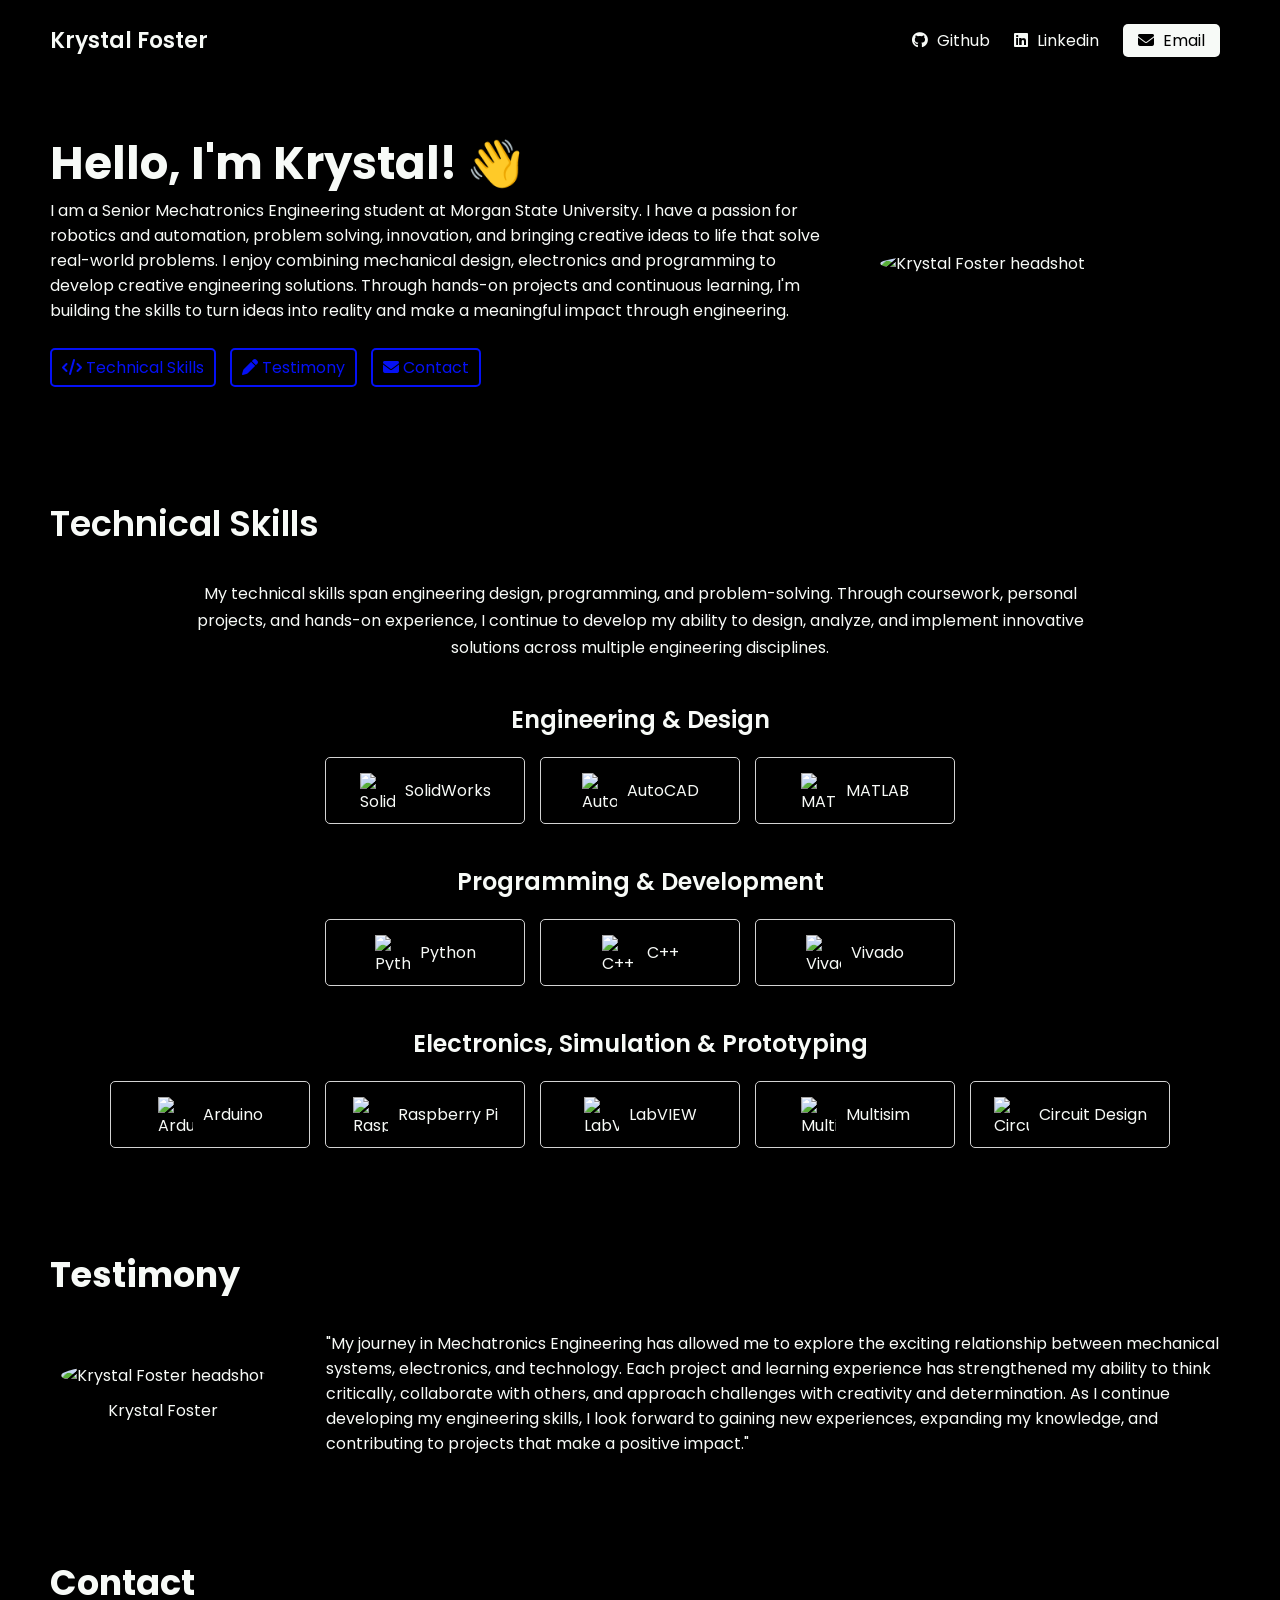
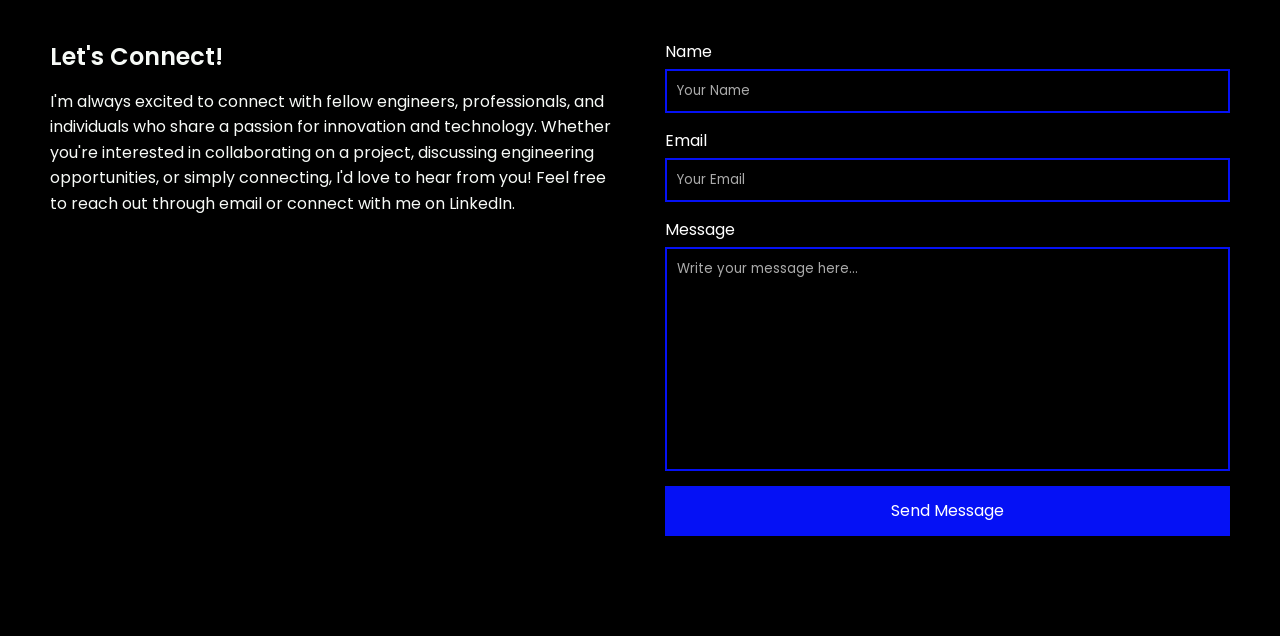
==== index.html @ c939ccf8 "Add files via upload" ====
<!DOCTYPE html>
<html lang="en">

<head>
  <meta charset="UTF-8">
  <meta http-equiv="X-UA-Compatible" content="IE=edge">
  <meta name="viewport" content="width=device-width, initial-scale=1.0">

  <!-- Google Fonts -->
  <link rel="preconnect" href="https://fonts.googleapis.com">
  <link rel="preconnect" href="https://fonts.gstatic.com" crossorigin>

  <link
    href="https://fonts.googleapis.com/css2?family=Poppins:wght@400;600&display=swap"
    rel="stylesheet"
  >

  <!-- Font Awesome -->
  <link
    rel="stylesheet"
    href="https://cdnjs.cloudflare.com/ajax/libs/font-awesome/6.4.0/css/all.min.css"
  >

  <!-- Custom CSS -->
  <link rel="stylesheet" href="styles.css">

  <title>Krystal Foster | Mechatronics Engineer</title>
</head>

<body>

  <!-- NAVBAR -->

  <nav>

    <div class="left">
      <a href="index.html">Krystal Foster</a>
    </div>

    <div class="right">

      <!-- GitHub -->
      <a
        href="https://github.com/krfos1"
        target="_blank"
        rel="noopener noreferrer"
      >
        <i class="fa-brands fa-github"></i>
        <span>Github</span>
      </a>

      <!-- LinkedIn -->
      <a
        href="https://www.linkedin.com/in/krystal-foster-b450bb228"
        target="_blank"
        rel="noopener noreferrer"
      >
        <i class="fa-brands fa-linkedin"></i>
        <span>Linkedin</span>
      </a>

      <!-- Email -->
      <a href="mailto:krfos1@icloud.com">
        <i class="fa-solid fa-envelope"></i>
        <span>Email</span>
      </a>

    </div>

  </nav>


  <main>

    <!-- SECTION 1: HERO -->

    <section class="hero-section">

      <div class="text">

        <h2>Hello, I'm Krystal! 👋</h2>

        <p>
          I am a Senior Mechatronics Engineering student
          at Morgan State University. I have a passion
          for robotics and automation, problem solving,
          innovation, and bringing creative ideas to life
          that solve real-world problems.

          I enjoy combining mechanical design, electronics
          and programming to develop creative engineering
          solutions.

          Through hands-on projects and continuous learning,
          I'm building the skills to turn ideas into reality
          and make a meaningful impact through engineering.
        </p>

        <!-- Navigation Buttons -->

        <div class="links">

          <a href="#skills">
            <i class="fa-solid fa-code"></i>
            <span>Technical Skills</span>
          </a>

          <a href="#testimony">
            <i class="fa-solid fa-pen"></i>
            <span>Testimony</span>
          </a>

          <a href="#contact">
            <i class="fa-solid fa-envelope"></i>
            <span>Contact</span>
          </a>

        </div>

      </div>

      <!-- Hero Headshot -->

      <div class="headshot">

        <img
          src="images/Facetune_12-08-2025-11-31-50.jpeg"
          alt="Krystal Foster headshot"
        >

      </div>

    </section>


    <!-- SECTION 2: TECHNICAL SKILLS -->

    <section id="skills" class="skills-section">

      <h2>Technical Skills</h2>

      <div class="text">
        My technical skills span engineering design,
        programming, and problem-solving. Through
        coursework, personal projects, and hands-on
        experience, I continue to develop my ability
        to design, analyze, and implement innovative
        solutions across multiple engineering disciplines.
      </div>


      <!-- ENGINEERING & DESIGN -->

      <h3>Engineering &amp; Design</h3>

      <div class="cells">

        <!-- SolidWorks -->
        <div class="cell">
          <img
            src="images/solidworks-logo.png"
            alt="SolidWorks logo"
          >
          <span>SolidWorks</span>
        </div>

        <!-- AutoCAD -->
        <div class="cell">
          <img
            src="images/autocad-logo.png"
            alt="AutoCAD logo"
          >
          <span>AutoCAD</span>
        </div>

        <!-- MATLAB -->
        <div class="cell">
          <img
            src="images/MATLAB-logo.png"
            alt="MATLAB logo"
          >
          <span>MATLAB</span>
        </div>

      </div>


      <!-- PROGRAMMING & DEVELOPMENT -->

      <h3>Programming &amp; Development</h3>

      <div class="cells">

        <!-- Python -->
        <div class="cell">
          <img
            src="images/python_logo.webp"
            alt="Python logo"
          >
          <span>Python</span>
        </div>

        <!-- C++ -->
        <div class="cell">
          <img
            src="images/C++_Logo.webp"
            alt="C++ logo"
          >
          <span>C++</span>
        </div>

        <!-- Vivado -->
        <div class="cell">
          <img
            src="images/vivado_logo.png"
            alt="Vivado logo"
          >
          <span>Vivado</span>
        </div>

      </div>


      <!-- ELECTRONICS, SIMULATION & PROTOTYPING -->

      <h3>Electronics, Simulation &amp; Prototyping</h3>

      <div class="cells">

        <!-- Arduino -->
        <div class="cell">
          <img
            src="images/Arduino_Logo.webp"
            alt="Arduino logo"
          >
          <span>Arduino</span>
        </div>

        <!-- Raspberry Pi -->
        <div class="cell">
          <img
            src="images/Raspberry_Pi_Logo.svg"
            alt="Raspberry Pi logo"
          >
          <span>Raspberry Pi</span>
        </div>

        <!-- LabVIEW -->
        <div class="cell">
          <img
            src="images/national-instruments-labview.svg"
            alt="LabVIEW logo"
          >
          <span>LabVIEW</span>
        </div>

        <!-- Multisim -->
        <div class="cell">
          <img
            src="images/multi-sim-logo.png"
            alt="Multisim logo"
          >
          <span>Multisim</span>
        </div>

        <!-- Circuit Design -->
        <div class="cell">
          <img
            src="images/circuit-image.webp"
            alt="Circuit Design"
          >
          <span>Circuit Design</span>
        </div>

      </div>

    </section>


    <!-- SECTION 3: TESTIMONY -->

    <section id="testimony" class="testimony-section">

      <h2>Testimony</h2>

      <div class="group">

        <!-- Personal Details -->

        <div class="person-details">

          <img
            src="images/IMG_4807.jpeg"
            alt="Krystal Foster headshot"
          >

          <p>Krystal Foster</p>

        </div>

        <!-- Testimony Text -->

        <div class="text">

          "My journey in Mechatronics Engineering
          has allowed me to explore the exciting
          relationship between mechanical systems,
          electronics, and technology.

          Each project and learning experience has
          strengthened my ability to think critically,
          collaborate with others, and approach
          challenges with creativity and determination.

          As I continue developing my engineering skills,
          I look forward to gaining new experiences,
          expanding my knowledge, and contributing to
          projects that make a positive impact."

        </div>

      </div>

    </section>


    <!-- SECTION 4: CONTACT -->

    <section id="contact" class="contact-section">

      <h2>Contact</h2>

      <div class="group">

        <!-- LEFT SIDE: CONTACT TEXT -->

        <div class="text">

          <h3>Let's Connect!</h3>

          <p>
            I'm always excited to connect with fellow
            engineers, professionals, and individuals
            who share a passion for innovation and
            technology.

            Whether you're interested in collaborating
            on a project, discussing engineering
            opportunities, or simply connecting,
            I'd love to hear from you!

            Feel free to reach out through email
            or connect with me on LinkedIn.
          </p>

        </div>


        <!-- RIGHT SIDE: CONTACT FORM -->

        <form
          action="https://formspree.io/f/myezppjn"
          method="POST"
        >

          <!-- Name -->

          <label for="name">Name</label>

          <input
            type="text"
            id="name"
            name="name"
            placeholder="Your Name"
            autocomplete="name"
            required
          >


          <!-- Email -->

          <label for="email">Email</label>

          <input
            type="email"
            id="email"
            name="email"
            placeholder="Your Email"
            autocomplete="email"
            required
          >


          <!-- Message -->

          <label for="message">Message</label>

          <textarea
            id="message"
            name="message"
            cols="30"
            rows="10"
            placeholder="Write your message here..."
            required
          ></textarea>


          <!-- Email Subject -->

          <input
            type="hidden"
            name="subject"
            value="New Message from Krystal Foster Portfolio"
          >


          <!-- Send Button -->

          <button type="submit">
            Send Message
          </button>

        </form>

      </div>

    </section>

  </main>

</body>

</html>
---- styles.css ----
:root {
  --text-color: hwb(120 97% 2%);
  --link-color: hwb(237 2% 4%);
  --background-color: hsl(0, 0%, 0%);
}

* {
  margin: 0;
  padding: 0;
  box-sizing: border-box;
}

html {
  scroll-behavior: smooth;
}

body {
  font-family: 'Poppins', sans-serif;
  color: var(--text-color);
  background-color: var(--background-color);
  max-width: 1400px;
  margin: 0 auto;
}

a {
  color: var(--link-color);
  text-decoration: none;
}


/* NAVBAR */

nav {
  display: flex;
  justify-content: space-between;
  align-items: center;
  padding: 0 50px;
  height: 80px;
}

nav .left a {
  color: var(--text-color);
  font-size: 22px;
  font-weight: 600;
}

nav .right a {
  color: var(--text-color);
  margin: 0 10px;
}

nav .right a:last-child {
  color: var(--background-color);
  background-color: var(--text-color);
  padding: 5px 15px;
  border-radius: 5px;
}

nav .right a span {
  margin-left: 5px;
}


/* SECTION 1: Hero */

.hero-section {
  display: flex;
  justify-content: space-between;
  align-items: center;
  padding: 0 50px;
  margin: 50px 0;
  margin-bottom: 100px;
  gap: 40px;
}

.hero-section .text {
  flex: 5;
}

.hero-section .text h2 {
  font-size: 45px;
}

.hero-section .text .links {
  margin-top: 25px;
}

.hero-section .text .links a {
  display: inline-block;
  padding: 5px 10px;
  border: 2px solid var(--link-color);
  border-radius: 5px;
  margin-right: 10px;
  margin-bottom: 10px;
  transition: .1s;
}

.hero-section .text .links a:hover {
  color: var(--text-color);
  border: 2px solid var(--text-color);
}

.hero-section .headshot {
  flex: 2;
  display: flex;
  justify-content: right;
}

.hero-section .headshot img {
  width: 350px;
  max-width: 100%;
  border-radius: 50%;
}


/* SECTION 2: SKILLS */

.skills-section {
  padding: 0 50px;
  margin-bottom: 100px;
}

/* Main Technical Skills heading */

.skills-section h2 {
  font-size: 35px;
  font-weight: 600;
  text-align: left;
  margin-bottom: 30px;
}

/* Skills introduction */

.skills-section .text {
  text-align: center;
  max-width: 900px;
  margin: 0 auto 30px;
  line-height: 1.7;
}

/* Skills category headings */

.skills-section h3 {
  font-size: 24px;
  font-weight: 600;
  text-align: center;
  margin-top: 40px;
  margin-bottom: 20px;
  color: var(--text-color);
}

/* Skills boxes container */

.skills-section .cells {
  display: flex;
  justify-content: center;
  align-items: center;
  flex-wrap: wrap;
  gap: 15px;
  margin-bottom: 40px;
}

/* Individual skill boxes */

.skills-section .cells .cell {
  display: flex;
  justify-content: center;
  align-items: center;
  gap: 10px;

  width: 200px;
  padding: 15px 20px;
  margin: 0;

  border: 1.5px solid #d3d3d3;
  border-radius: 5px;

  transition: 0.2s;
}

/* Skill box hover effect */

.skills-section .cells .cell:hover {
  transform: translateY(-5px);
  border-color: var(--link-color);

  box-shadow:
    0 5px 15px rgba(0, 0, 0, 0.08);
}

/* Skill logos */

.skills-section .cells .cell img {
  width: 35px;
  height: 35px;
  object-fit: contain;
}

/* Skill names */

.skills-section .cells .cell span {
  font-size: 16px;
}


/* SECTION 3: TESTIMONY */

.testimony-section {
  padding: 0 50px;
  margin-bottom: 100px;
}

.testimony-section h2 {
  font-size: 35px;
  margin-bottom: 30px;
}

.testimony-section .group {
  display: flex;
  align-items: center;
  gap: 50px;
}

.testimony-section .group .person-details {
  text-align: center;
  flex: 2;
}

.testimony-section .group .person-details img {
  width: 200px;
  aspect-ratio: 1 / 1;
  object-fit: cover;
  border-radius: 50%;
  margin-bottom: 10px;
}

.testimony-section .group .person-details p {
  font-weight: 600;
}

.testimony-section .group .person-details p:last-child {
  font-weight: normal;
}

.testimony-section .group .text {
  flex: 8;
}


/* SECTION 4: CONTACT */

.contact-section {
  padding: 0 50px;
  margin-bottom: 100px;
}

.contact-section h2 {
  font-size: 35px;
  margin-bottom: 30px;
}

/* Main contact layout */

.contact-section .group {
  display: flex;
  align-items: flex-start;
  gap: 50px;
}

/* Left side: heading and paragraph */

.contact-section .group .text {
  flex: 3;
  min-width: 0;

  display: flex;
  flex-direction: column;

  gap: 15px;
}

/* Let's Connect heading */

.contact-section .group .text h3 {
  font-size: 24px;
  font-weight: 600;
  margin: 0;
}

/* Contact paragraph */

.contact-section .group .text p {
  font-size: 16px;
  line-height: 1.6;
  margin: 0;
}


/* Right side: contact form */

.contact-section .group form {
  flex: 3;
  min-width: 0;

  display: flex;
  flex-direction: column;
}

/* Form labels */

.contact-section .group form label {
  color: white;
  margin-bottom: 5px;
}

/* Input fields and message box */

.contact-section .group form input,
.contact-section .group form textarea {
  font-family: 'Poppins', sans-serif;

  width: 100%;

  /* White text for dark background */
  color: white;
  caret-color: white;

  border: 2px solid var(--link-color);
  background-color: transparent;

  padding: 10px;
  margin-bottom: 15px;

  outline: none;
  resize: none;
}

/* Placeholder text */

.contact-section .group form input::placeholder,
.contact-section .group form textarea::placeholder {
  color: #aaaaaa;
}

/* Highlight input when selected */

.contact-section .group form input:focus,
.contact-section .group form textarea:focus {
  border-color: #ffffff;
}

/* Send Message button */

.contact-section .group form button {
  font-size: 16px;
  font-family: 'Poppins', sans-serif;

  color: #ffffff;
  background-color: var(--link-color);

  border: none;
  height: 50px;

  cursor: pointer;
  transition: .1s;
}

.contact-section .group form button:hover {
  filter: brightness(.9);
}


/* RESPONSIVE DESIGN */

@media (max-width: 850px) {

  /* Hero */

  .hero-section .text h2 {
    font-size: 35px;
  }

}


@media (max-width: 740px) {

  /* Hero */

  .hero-section {
    flex-direction: column-reverse;
  }

  .hero-section .headshot img {
    width: 300px;
  }


  /* Testimony */

  .testimony-section {
    text-align: center;
  }

  .testimony-section .group {
    flex-direction: column;
  }


  /* Contact */

  .contact-section .group {
    flex-direction: column;
    gap: 30px;
  }

  .contact-section .group .text,
  .contact-section .group form {
    width: 100%;
  }

}


@media (max-width: 600px) {

  /* NAVBAR */

  nav {
    padding: 0 20px;
  }

  nav .right a {
    font-size: 22px;
  }

  nav .right a:last-child {
    color: var(--text-color);
    background-color: transparent;
    padding: 0;
  }

  nav .right a span {
    display: none;
  }


  /* HERO */

  .hero-section {
    padding: 0 20px;
  }

  .hero-section .text h2 {
    font-size: 30px;
  }


  /* SKILLS */

  .skills-section {
    padding: 0 20px;
  }

  .skills-section h2 {
    font-size: 35px;
  }

  .skills-section h3 {
    font-size: 21px;
  }

  .skills-section .cells .cell span {
    font-size: 16px;
  }


  /* TESTIMONY */

  .testimony-section {
    padding: 0 20px;
  }


  /* CONTACT */

  .contact-section {
    padding: 0 20px;
  }

}
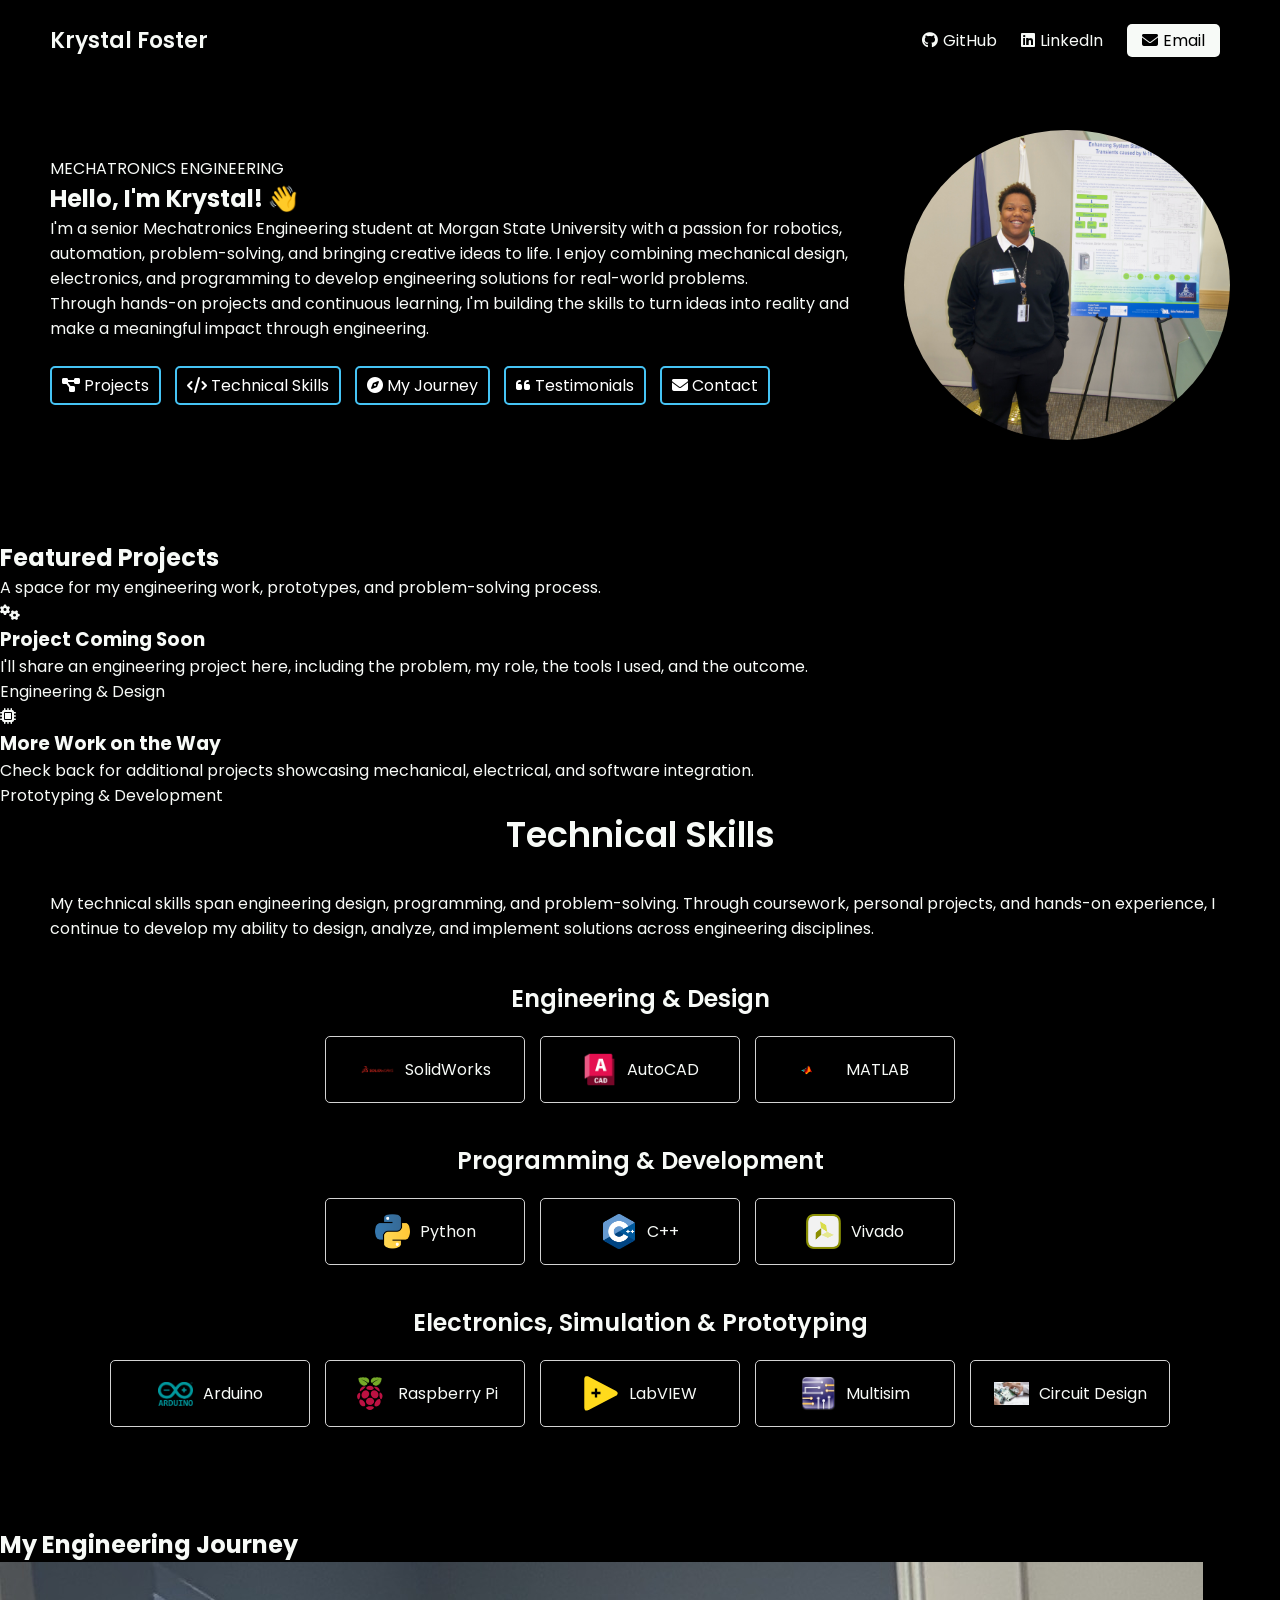
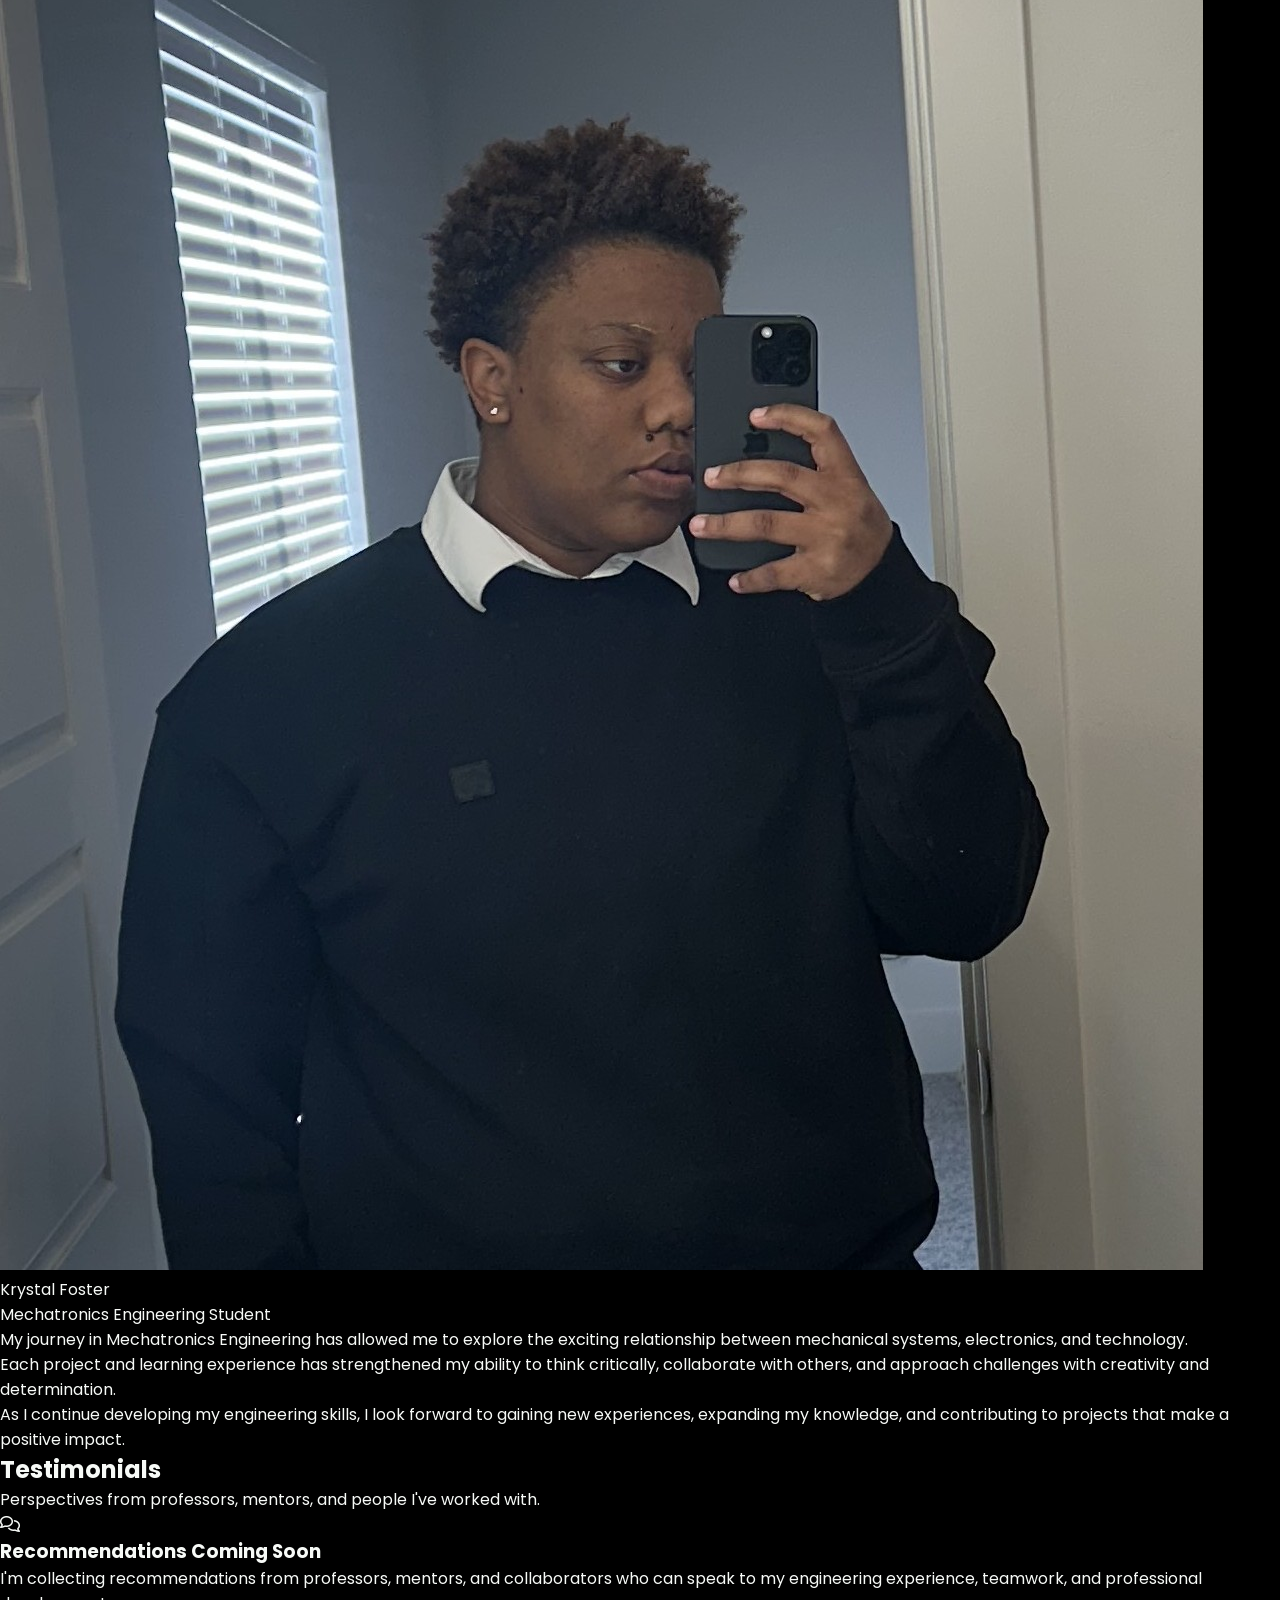
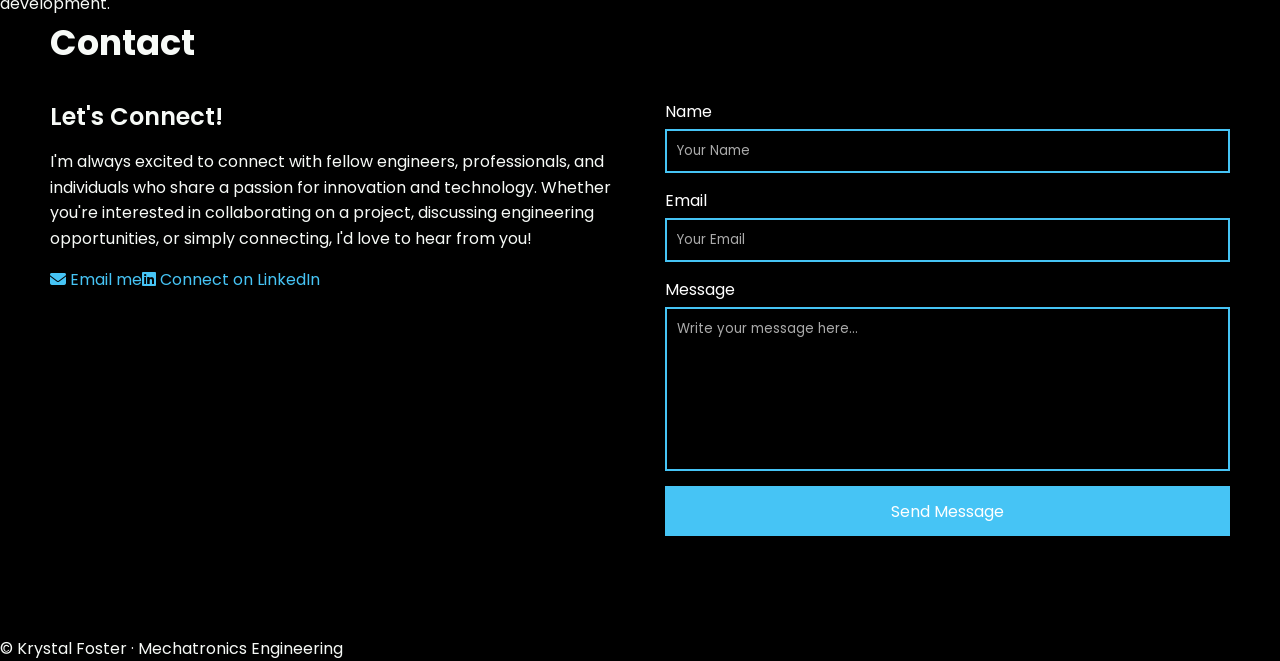
==== commit ce61cbf0: "Revise index.html for portfolio enhancements Updated the HTML structure and content for Krystal Fost" ====
--- a/index.html
+++ b/index.html
@@ -1,433 +1,131 @@
 <!DOCTYPE html>
 <html lang="en">
-
 <head>
   <meta charset="UTF-8">
-  <meta http-equiv="X-UA-Compatible" content="IE=edge">
   <meta name="viewport" content="width=device-width, initial-scale=1.0">
-
-  <!-- Google Fonts -->
+  <meta name="description" content="Krystal Foster's mechatronics engineering portfolio: skills, engineering journey, projects, and contact information.">
   <link rel="preconnect" href="https://fonts.googleapis.com">
   <link rel="preconnect" href="https://fonts.gstatic.com" crossorigin>
-
-  <link
-    href="https://fonts.googleapis.com/css2?family=Poppins:wght@400;600&display=swap"
-    rel="stylesheet"
-  >
-
-  <!-- Font Awesome -->
-  <link
-    rel="stylesheet"
-    href="https://cdnjs.cloudflare.com/ajax/libs/font-awesome/6.4.0/css/all.min.css"
-  >
-
-  <!-- Custom CSS -->
+  <link href="https://fonts.googleapis.com/css2?family=Poppins:wght@400;500;600;700&display=swap" rel="stylesheet">
+  <link rel="stylesheet" href="https://cdnjs.cloudflare.com/ajax/libs/font-awesome/6.4.0/css/all.min.css">
   <link rel="stylesheet" href="styles.css">
-
-  <title>Krystal Foster | Mechatronics Engineer</title>
+  <title>Krystal Foster | Mechatronics Engineering Portfolio</title>
 </head>
-
 <body>
-
-  <!-- NAVBAR -->
-
-  <nav>
-
-    <div class="left">
-      <a href="index.html">Krystal Foster</a>
+  <nav aria-label="Main navigation">
+    <div class="left"><a href="#home">Krystal Foster</a></div>
+    <div class="right">
+      <a href="https://github.com/krfos1" target="_blank" rel="noopener noreferrer" aria-label="GitHub"><i class="fa-brands fa-github" aria-hidden="true"></i><span>GitHub</span></a>
+      <a href="https://www.linkedin.com/in/krystal-foster-b450bb228" target="_blank" rel="noopener noreferrer" aria-label="LinkedIn"><i class="fa-brands fa-linkedin" aria-hidden="true"></i><span>LinkedIn</span></a>
+      <a href="mailto:krfos1@icloud.com" aria-label="Email"><i class="fa-solid fa-envelope" aria-hidden="true"></i><span>Email</span></a>
     </div>
-
-    <div class="right">
-
-      <!-- GitHub -->
-      <a
-        href="https://github.com/krfos1"
-        target="_blank"
-        rel="noopener noreferrer"
-      >
-        <i class="fa-brands fa-github"></i>
-        <span>Github</span>
-      </a>
-
-      <!-- LinkedIn -->
-      <a
-        href="https://www.linkedin.com/in/krystal-foster-b450bb228"
-        target="_blank"
-        rel="noopener noreferrer"
-      >
-        <i class="fa-brands fa-linkedin"></i>
-        <span>Linkedin</span>
-      </a>
-
-      <!-- Email -->
-      <a href="mailto:krfos1@icloud.com">
-        <i class="fa-solid fa-envelope"></i>
-        <span>Email</span>
-      </a>
-
-    </div>
-
   </nav>
-
-
   <main>
-
-    <!-- SECTION 1: HERO -->
-
-    <section class="hero-section">
-
+    <section id="home" class="hero-section">
       <div class="text">
-
-        <h2>Hello, I'm Krystal! 👋</h2>
-
-        <p>
-          I am a Senior Mechatronics Engineering student
-          at Morgan State University. I have a passion
-          for robotics and automation, problem solving,
-          innovation, and bringing creative ideas to life
-          that solve real-world problems.
-
-          I enjoy combining mechanical design, electronics
-          and programming to develop creative engineering
-          solutions.
-
-          Through hands-on projects and continuous learning,
-          I'm building the skills to turn ideas into reality
-          and make a meaningful impact through engineering.
-        </p>
-
-        <!-- Navigation Buttons -->
-
-        <div class="links">
-
-          <a href="#skills">
-            <i class="fa-solid fa-code"></i>
-            <span>Technical Skills</span>
-          </a>
-
-          <a href="#testimony">
-            <i class="fa-solid fa-pen"></i>
-            <span>Testimony</span>
-          </a>
-
-          <a href="#contact">
-            <i class="fa-solid fa-envelope"></i>
-            <span>Contact</span>
-          </a>
-
+        <p class="eyebrow">MECHATRONICS ENGINEERING</p>
+        <h1>Hello, I'm Krystal! 👋</h1>
+        <p>I'm a senior Mechatronics Engineering student at Morgan State University with a passion for robotics, automation, problem-solving, and bringing creative ideas to life. I enjoy combining mechanical design, electronics, and programming to develop engineering solutions for real-world problems.</p>
+        <p>Through hands-on projects and continuous learning, I'm building the skills to turn ideas into reality and make a meaningful impact through engineering.</p>
+        <div class="links" aria-label="Jump to portfolio sections">
+          <a href="#projects"><i class="fa-solid fa-diagram-project" aria-hidden="true"></i> Projects</a>
+          <a href="#skills"><i class="fa-solid fa-code" aria-hidden="true"></i> Technical Skills</a>
+          <a href="#journey"><i class="fa-solid fa-compass" aria-hidden="true"></i> My Journey</a>
+          <a href="#testimonials"><i class="fa-solid fa-quote-left" aria-hidden="true"></i> Testimonials</a>
+          <a href="#contact"><i class="fa-solid fa-envelope" aria-hidden="true"></i> Contact</a>
         </div>
-
       </div>
-
-      <!-- Hero Headshot -->
-
-      <div class="headshot">
-
-        <img
-          src="images/Facetune_12-08-2025-11-31-50.jpeg"
-          alt="Krystal Foster headshot"
-        >
-
-      </div>
-
+      <div class="headshot"><img src="images/Facetune_12-08-2025-11-31-50.jpeg" alt="Krystal Foster headshot"></div>
     </section>
 
-
-    <!-- SECTION 2: TECHNICAL SKILLS -->
-
-    <section id="skills" class="skills-section">
-
-      <h2>Technical Skills</h2>
-
-      <div class="text">
-        My technical skills span engineering design,
-        programming, and problem-solving. Through
-        coursework, personal projects, and hands-on
-        experience, I continue to develop my ability
-        to design, analyze, and implement innovative
-        solutions across multiple engineering disciplines.
+    <section id="projects" class="projects-section section-container">
+      <div class="section-heading"><h2>Featured Projects</h2><p>A space for my engineering work, prototypes, and problem-solving process.</p></div>
+      <!-- Replace these example cards with your actual projects when ready. -->
+      <div class="project-grid">
+        <article class="project-card">
+          <div class="project-icon"><i class="fa-solid fa-gears" aria-hidden="true"></i></div>
+          <h3>Project Coming Soon</h3>
+          <p>I'll share an engineering project here, including the problem, my role, the tools I used, and the outcome.</p>
+          <span class="project-tag">Engineering &amp; Design</span>
+        </article>
+        <article class="project-card">
+          <div class="project-icon"><i class="fa-solid fa-microchip" aria-hidden="true"></i></div>
+          <h3>More Work on the Way</h3>
+          <p>Check back for additional projects showcasing mechanical, electrical, and software integration.</p>
+          <span class="project-tag">Prototyping &amp; Development</span>
+        </article>
       </div>
-
-
-      <!-- ENGINEERING & DESIGN -->
-
-      <h3>Engineering &amp; Design</h3>
-
-      <div class="cells">
-
-        <!-- SolidWorks -->
-        <div class="cell">
-          <img
-            src="images/solidworks-logo.png"
-            alt="SolidWorks logo"
-          >
-          <span>SolidWorks</span>
-        </div>
-
-        <!-- AutoCAD -->
-        <div class="cell">
-          <img
-            src="images/autocad-logo.png"
-            alt="AutoCAD logo"
-          >
-          <span>AutoCAD</span>
-        </div>
-
-        <!-- MATLAB -->
-        <div class="cell">
-          <img
-            src="images/MATLAB-logo.png"
-            alt="MATLAB logo"
-          >
-          <span>MATLAB</span>
-        </div>
-
-      </div>
-
-
-      <!-- PROGRAMMING & DEVELOPMENT -->
-
-      <h3>Programming &amp; Development</h3>
-
-      <div class="cells">
-
-        <!-- Python -->
-        <div class="cell">
-          <img
-            src="images/python_logo.webp"
-            alt="Python logo"
-          >
-          <span>Python</span>
-        </div>
-
-        <!-- C++ -->
-        <div class="cell">
-          <img
-            src="images/C++_Logo.webp"
-            alt="C++ logo"
-          >
-          <span>C++</span>
-        </div>
-
-        <!-- Vivado -->
-        <div class="cell">
-          <img
-            src="images/vivado_logo.png"
-            alt="Vivado logo"
-          >
-          <span>Vivado</span>
-        </div>
-
-      </div>
-
-
-      <!-- ELECTRONICS, SIMULATION & PROTOTYPING -->
-
-      <h3>Electronics, Simulation &amp; Prototyping</h3>
-
-      <div class="cells">
-
-        <!-- Arduino -->
-        <div class="cell">
-          <img
-            src="images/Arduino_Logo.webp"
-            alt="Arduino logo"
-          >
-          <span>Arduino</span>
-        </div>
-
-        <!-- Raspberry Pi -->
-        <div class="cell">
-          <img
-            src="images/Raspberry_Pi_Logo.svg"
-            alt="Raspberry Pi logo"
-          >
-          <span>Raspberry Pi</span>
-        </div>
-
-        <!-- LabVIEW -->
-        <div class="cell">
-          <img
-            src="images/national-instruments-labview.svg"
-            alt="LabVIEW logo"
-          >
-          <span>LabVIEW</span>
-        </div>
-
-        <!-- Multisim -->
-        <div class="cell">
-          <img
-            src="images/multi-sim-logo.png"
-            alt="Multisim logo"
-          >
-          <span>Multisim</span>
-        </div>
-
-        <!-- Circuit Design -->
-        <div class="cell">
-          <img
-            src="images/circuit-image.webp"
-            alt="Circuit Design"
-          >
-          <span>Circuit Design</span>
-        </div>
-
-      </div>
-
     </section>
 
-
-    <!-- SECTION 3: TESTIMONY -->
-
-    <section id="testimony" class="testimony-section">
-
-      <h2>Testimony</h2>
-
-      <div class="group">
-
-        <!-- Personal Details -->
-
-        <div class="person-details">
-
-          <img
-            src="images/IMG_4807.jpeg"
-            alt="Krystal Foster headshot"
-          >
-
-          <p>Krystal Foster</p>
-
-        </div>
-
-        <!-- Testimony Text -->
-
-        <div class="text">
-
-          "My journey in Mechatronics Engineering
-          has allowed me to explore the exciting
-          relationship between mechanical systems,
-          electronics, and technology.
-
-          Each project and learning experience has
-          strengthened my ability to think critically,
-          collaborate with others, and approach
-          challenges with creativity and determination.
-
-          As I continue developing my engineering skills,
-          I look forward to gaining new experiences,
-          expanding my knowledge, and contributing to
-          projects that make a positive impact."
-
-        </div>
-
+    <section id="skills" class="skills-section section-container">
+      <h2>Technical Skills</h2>
+      <p class="section-intro">My technical skills span engineering design, programming, and problem-solving. Through coursework, personal projects, and hands-on experience, I continue to develop my ability to design, analyze, and implement solutions across engineering disciplines.</p>
+      <h3>Engineering &amp; Design</h3>
+      <div class="cells">
+        <div class="cell"><img src="images/solidworks-logo.png" alt="SolidWorks logo"><span>SolidWorks</span></div>
+        <div class="cell"><img src="images/autocad-logo.png" alt="AutoCAD logo"><span>AutoCAD</span></div>
+        <div class="cell"><img src="images/MATLAB-logo.png" alt="MATLAB logo"><span>MATLAB</span></div>
       </div>
-
+      <h3>Programming &amp; Development</h3>
+      <div class="cells">
+        <div class="cell"><img src="images/python_logo.webp" alt="Python logo"><span>Python</span></div>
+        <div class="cell"><img src="images/C++_Logo.webp" alt="C++ logo"><span>C++</span></div>
+        <div class="cell"><img src="images/vivado_logo.png" alt="Vivado logo"><span>Vivado</span></div>
+      </div>
+      <h3>Electronics, Simulation &amp; Prototyping</h3>
+      <div class="cells">
+        <div class="cell"><img src="images/Arduino_Logo.webp" alt="Arduino logo"><span>Arduino</span></div>
+        <div class="cell"><img src="images/Raspberry_Pi_Logo.svg" alt="Raspberry Pi logo"><span>Raspberry Pi</span></div>
+        <div class="cell"><img src="images/national-instruments-labview.svg" alt="LabVIEW logo"><span>LabVIEW</span></div>
+        <div class="cell"><img src="images/multi-sim-logo.png" alt="Multisim logo"><span>Multisim</span></div>
+        <div class="cell"><img src="images/circuit-image.webp" alt="Circuit Design"><span>Circuit Design</span></div>
+      </div>
     </section>
 
-
-    <!-- SECTION 4: CONTACT -->
-
-    <section id="contact" class="contact-section">
-
-      <h2>Contact</h2>
-
-      <div class="group">
-
-        <!-- LEFT SIDE: CONTACT TEXT -->
-
-        <div class="text">
-
-          <h3>Let's Connect!</h3>
-
-          <p>
-            I'm always excited to connect with fellow
-            engineers, professionals, and individuals
-            who share a passion for innovation and
-            technology.
-
-            Whether you're interested in collaborating
-            on a project, discussing engineering
-            opportunities, or simply connecting,
-            I'd love to hear from you!
-
-            Feel free to reach out through email
-            or connect with me on LinkedIn.
-          </p>
-
+    <section id="journey" class="journey-section section-container">
+      <h2>My Engineering Journey</h2>
+      <div class="journey-group">
+        <div class="person-details"><img src="images/IMG_4807.jpeg" alt="Krystal Foster"><p>Krystal Foster</p><span>Mechatronics Engineering Student</span></div>
+        <div class="journey-text">
+          <p>My journey in Mechatronics Engineering has allowed me to explore the exciting relationship between mechanical systems, electronics, and technology.</p>
+          <p>Each project and learning experience has strengthened my ability to think critically, collaborate with others, and approach challenges with creativity and determination.</p>
+          <p>As I continue developing my engineering skills, I look forward to gaining new experiences, expanding my knowledge, and contributing to projects that make a positive impact.</p>
         </div>
-
-
-        <!-- RIGHT SIDE: CONTACT FORM -->
-
-        <form
-          action="https://formspree.io/f/myezppjn"
-          method="POST"
-        >
-
-          <!-- Name -->
-
-          <label for="name">Name</label>
-
-          <input
-            type="text"
-            id="name"
-            name="name"
-            placeholder="Your Name"
-            autocomplete="name"
-            required
-          >
-
-
-          <!-- Email -->
-
-          <label for="email">Email</label>
-
-          <input
-            type="email"
-            id="email"
-            name="email"
-            placeholder="Your Email"
-            autocomplete="email"
-            required
-          >
-
-
-          <!-- Message -->
-
-          <label for="message">Message</label>
-
-          <textarea
-            id="message"
-            name="message"
-            cols="30"
-            rows="10"
-            placeholder="Write your message here..."
-            required
-          ></textarea>
-
-
-          <!-- Email Subject -->
-
-          <input
-            type="hidden"
-            name="subject"
-            value="New Message from Krystal Foster Portfolio"
-          >
-
-
-          <!-- Send Button -->
-
-          <button type="submit">
-            Send Message
-          </button>
-
-        </form>
-
       </div>
-
     </section>
 
+    <section id="testimonials" class="testimonials-section section-container">
+      <div class="section-heading"><h2>Testimonials</h2><p>Perspectives from professors, mentors, and people I've worked with.</p></div>
+      <!-- Do not publish made-up quotes. Replace this placeholder with a real recommendation after receiving permission. -->
+      <div class="testimonial-placeholder">
+        <i class="fa-regular fa-comments" aria-hidden="true"></i>
+        <h3>Recommendations Coming Soon</h3>
+        <p>I'm collecting recommendations from professors, mentors, and collaborators who can speak to my engineering experience, teamwork, and professional development.</p>
+      </div>
+      <!-- EXAMPLE: When you receive a recommendation, replace the placeholder above with this structure:
+      <blockquote class="testimonial-card">
+        <p>Insert the exact recommendation here, with the author's permission.</p>
+        <footer><strong>Recommender's Name</strong><span>Title · Organization</span></footer>
+      </blockquote>
+      -->
+    </section>
+
+    <section id="contact" class="contact-section section-container">
+      <h2>Contact</h2>
+      <div class="group">
+        <div class="text"><h3>Let's Connect!</h3><p>I'm always excited to connect with fellow engineers, professionals, and individuals who share a passion for innovation and technology. Whether you're interested in collaborating on a project, discussing engineering opportunities, or simply connecting, I'd love to hear from you!</p>
+          <div class="contact-links"><a href="mailto:krfos1@icloud.com"><i class="fa-solid fa-envelope" aria-hidden="true"></i> Email me</a><a href="https://www.linkedin.com/in/krystal-foster-b450bb228" target="_blank" rel="noopener noreferrer"><i class="fa-brands fa-linkedin" aria-hidden="true"></i> Connect on LinkedIn</a></div>
+        </div>
+        <form action="https://formspree.io/f/myezppjn" method="POST">
+          <label for="name">Name</label><input type="text" id="name" name="name" placeholder="Your Name" autocomplete="name" required>
+          <label for="email">Email</label><input type="email" id="email" name="email" placeholder="Your Email" autocomplete="email" required>
+          <label for="message">Message</label><textarea id="message" name="message" rows="7" placeholder="Write your message here..." required></textarea>
+          <input type="hidden" name="subject" value="New Message from Krystal Foster Portfolio">
+          <button type="submit">Send Message</button>
+        </form>
+      </div>
+    </section>
   </main>
-
+  <footer class="site-footer"><p>© Krystal Foster · Mechatronics Engineering</p></footer>
 </body>
-
-</html>+</html>
--- a/styles.css
+++ b/styles.css
@@ -1,6 +1,6 @@
 :root {
   --text-color: hwb(120 97% 2%);
-  --link-color: hwb(237 2% 4%);
+  --link-color: lab(73.91% -24.06 -35.05);
   --background-color: hsl(0, 0%, 0%);
 }
 
@@ -87,17 +87,18 @@
 
 .hero-section .text .links a {
   display: inline-block;
+  color: white;
   padding: 5px 10px;
   border: 2px solid var(--link-color);
   border-radius: 5px;
   margin-right: 10px;
   margin-bottom: 10px;
-  transition: .1s;
+  transition: 0.2s;
 }
 
 .hero-section .text .links a:hover {
-  color: var(--text-color);
-  border: 2px solid var(--text-color);
+  color: white;
+  border-color: white;
 }
 
 .hero-section .headshot {
@@ -125,7 +126,7 @@
 .skills-section h2 {
   font-size: 35px;
   font-weight: 600;
-  text-align: left;
+  text-align: center;
   margin-bottom: 30px;
 }
 
@@ -488,4 +489,4 @@
     padding: 0 20px;
   }
 
-}+}
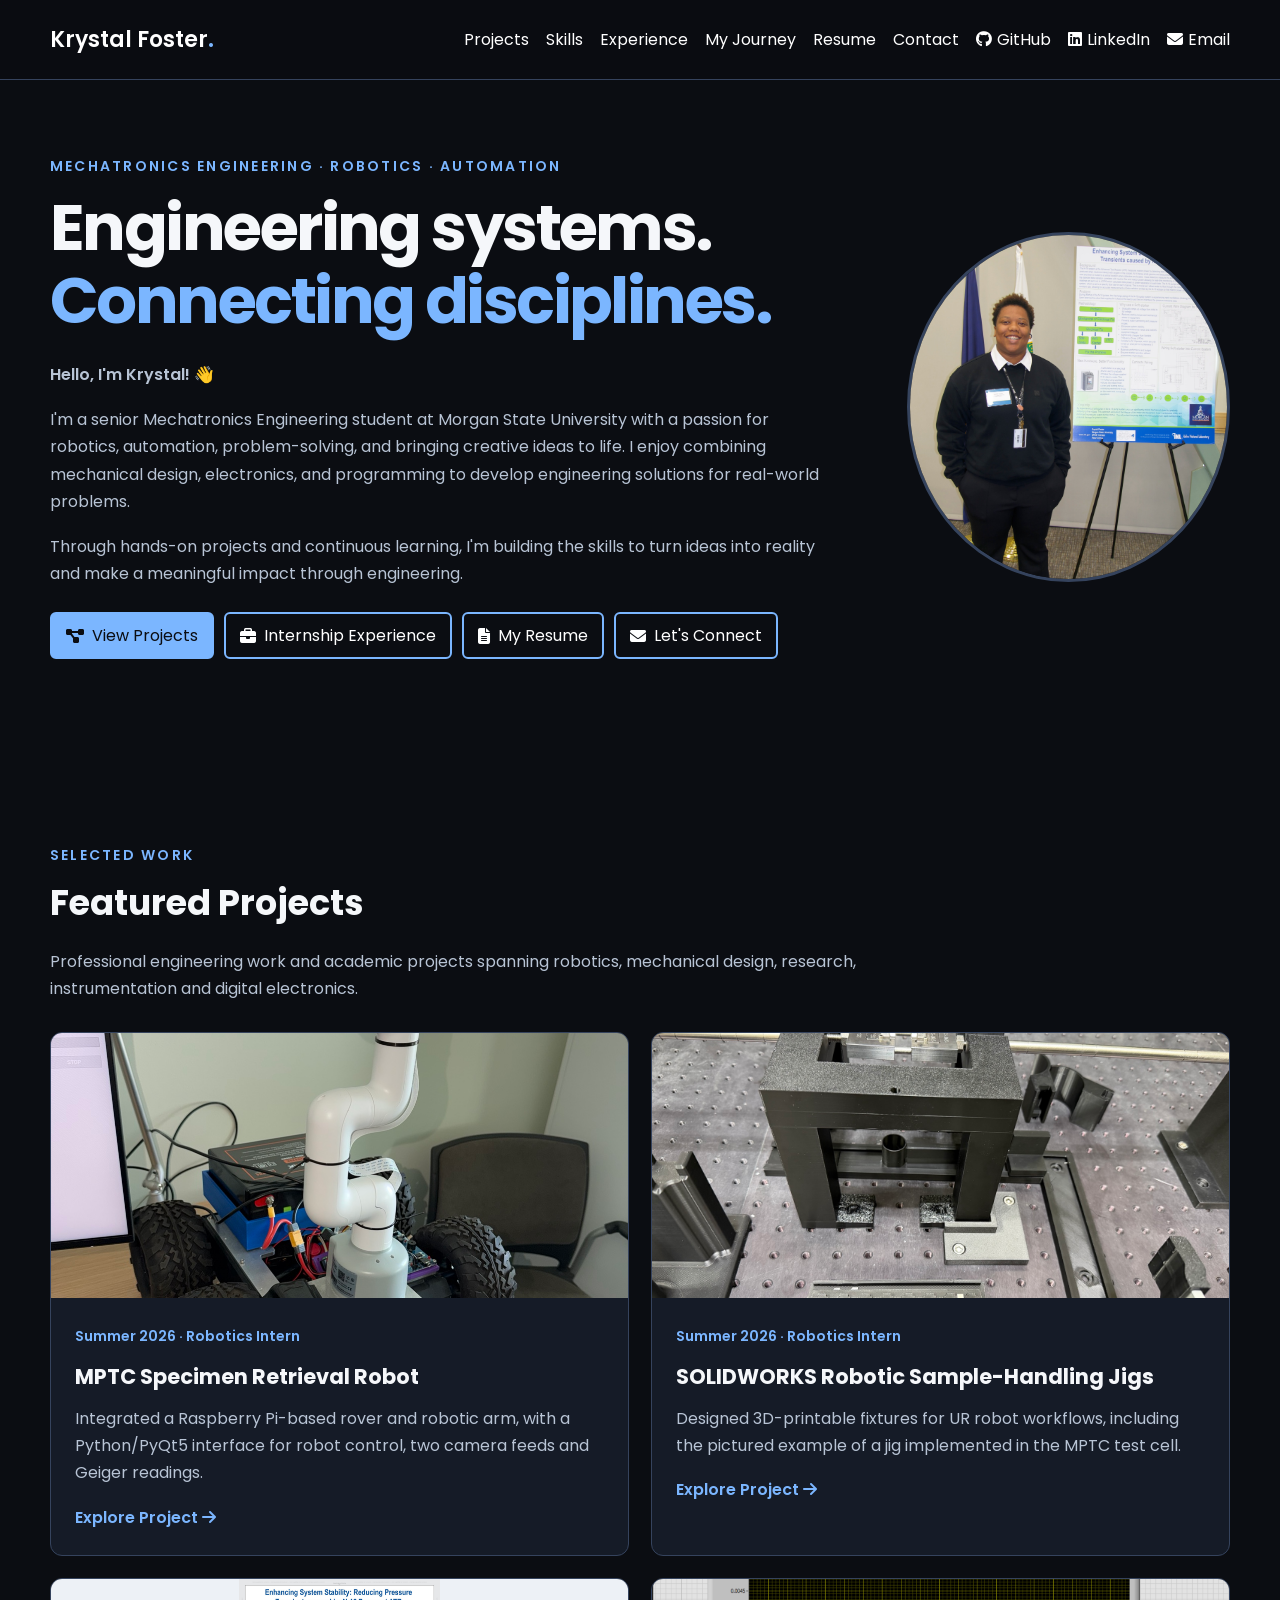
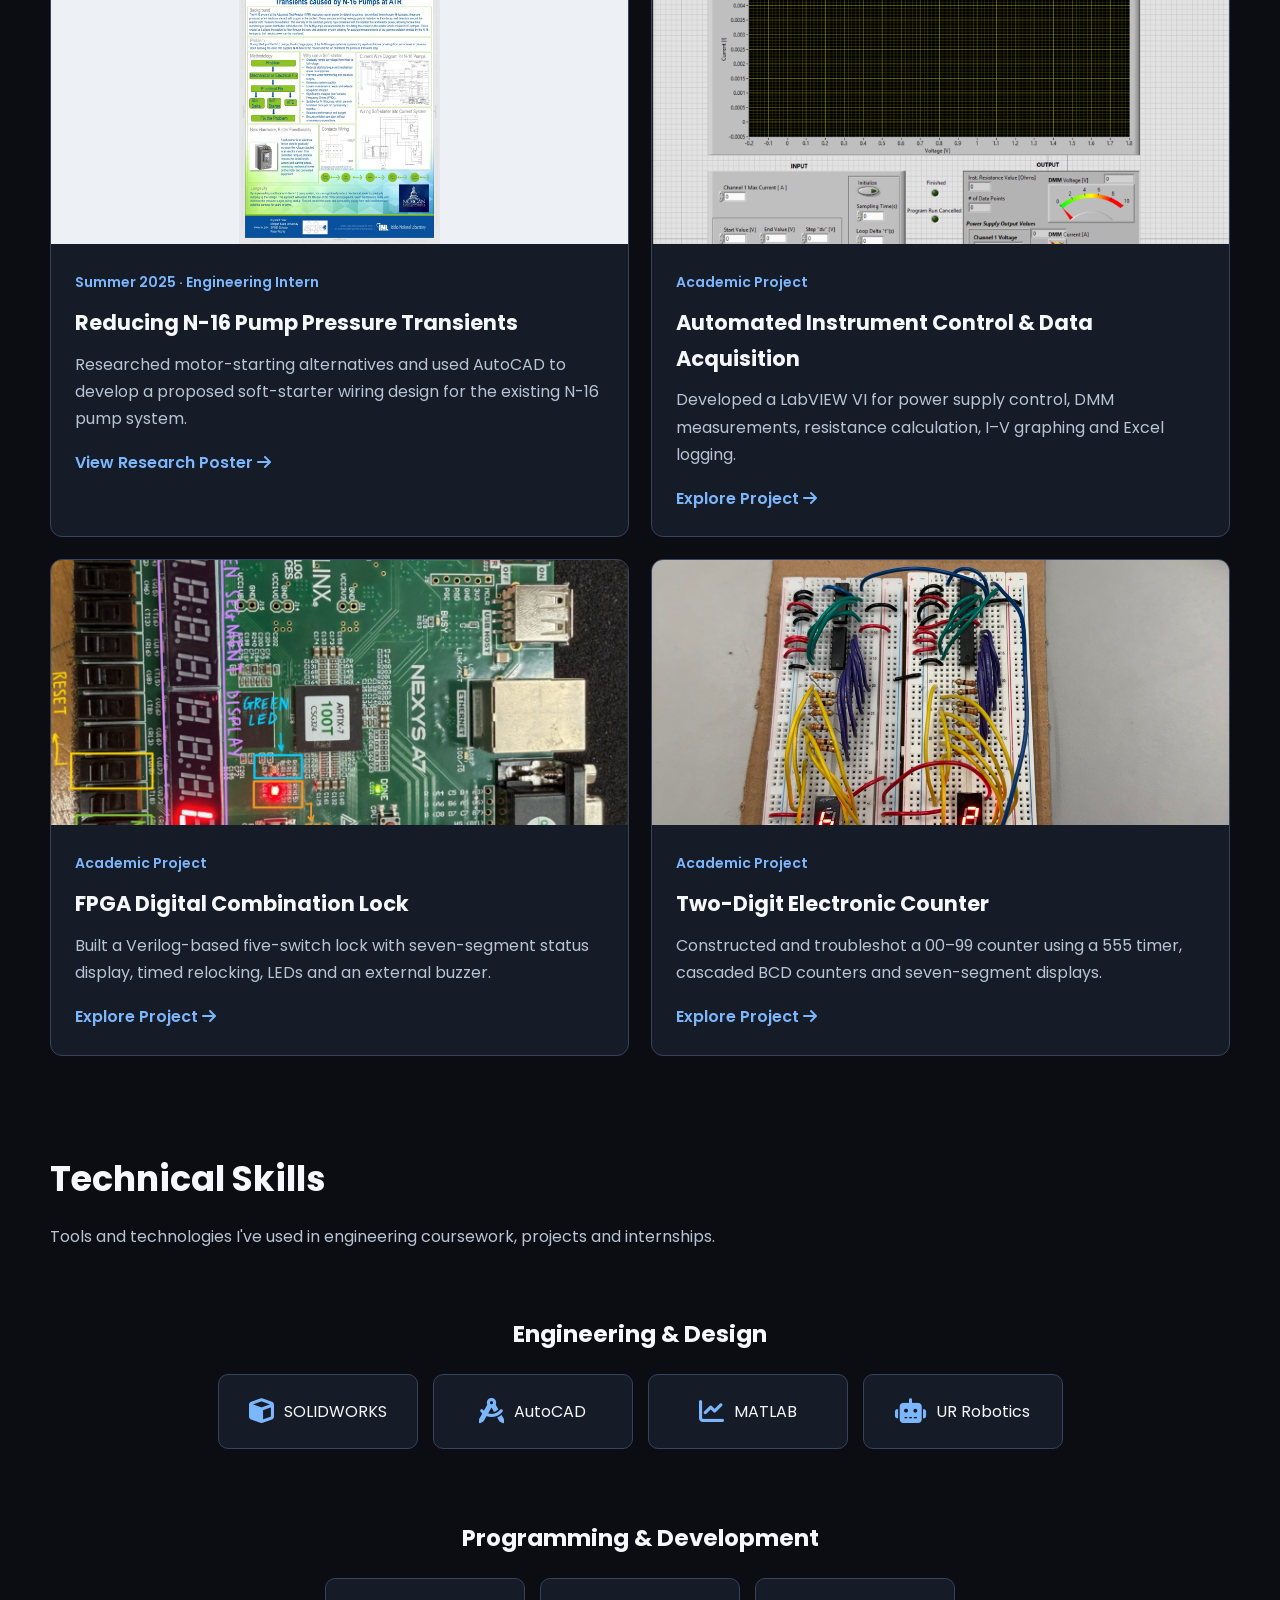
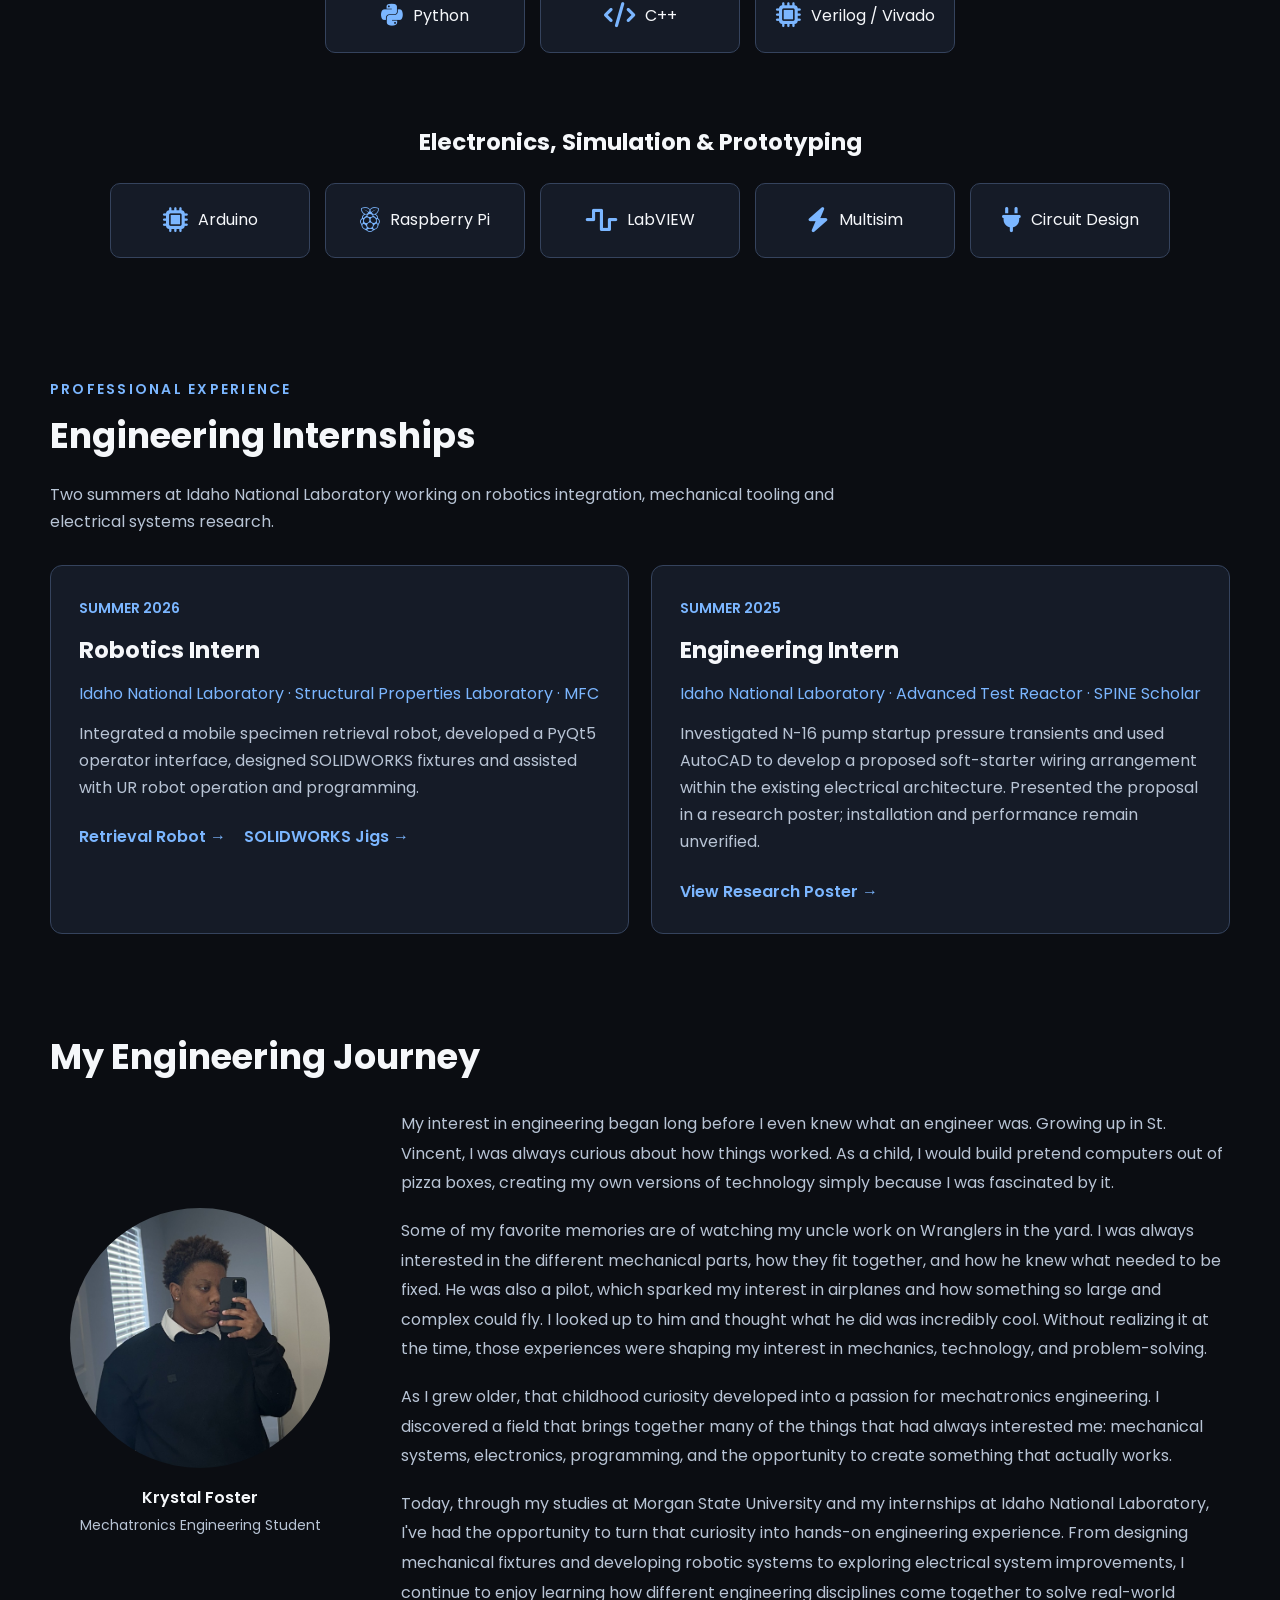
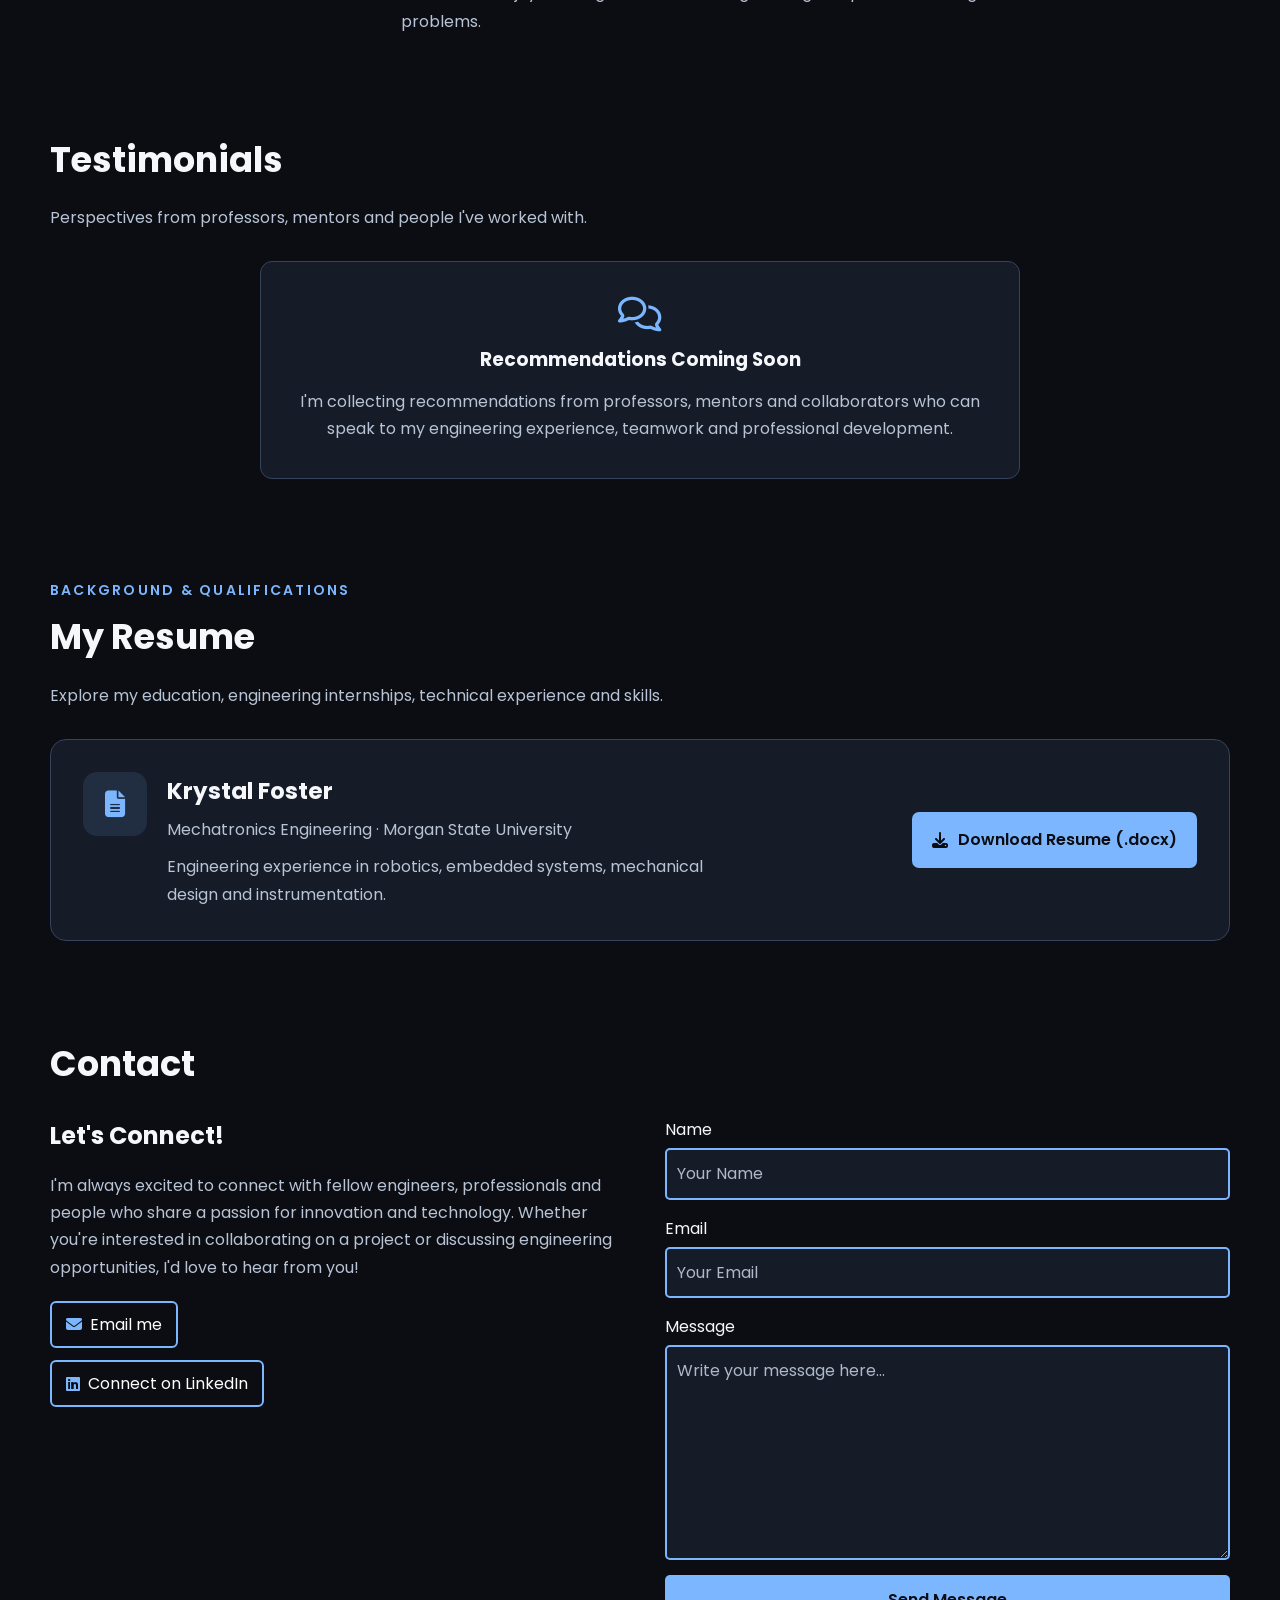
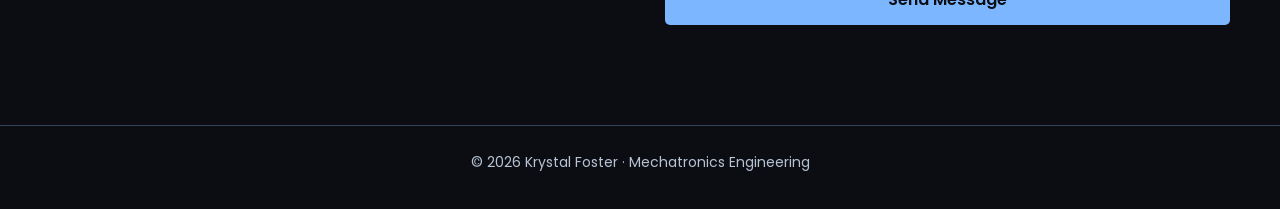
==== commit 78752771: "Add files via upload" ====
--- a/index.html
+++ b/index.html
@@ -1,131 +1,83 @@
-<!DOCTYPE html>
-<html lang="en">
-<head>
-  <meta charset="UTF-8">
-  <meta name="viewport" content="width=device-width, initial-scale=1.0">
-  <meta name="description" content="Krystal Foster's mechatronics engineering portfolio: skills, engineering journey, projects, and contact information.">
-  <link rel="preconnect" href="https://fonts.googleapis.com">
-  <link rel="preconnect" href="https://fonts.gstatic.com" crossorigin>
-  <link href="https://fonts.googleapis.com/css2?family=Poppins:wght@400;500;600;700&display=swap" rel="stylesheet">
-  <link rel="stylesheet" href="https://cdnjs.cloudflare.com/ajax/libs/font-awesome/6.4.0/css/all.min.css">
-  <link rel="stylesheet" href="styles.css">
-  <title>Krystal Foster | Mechatronics Engineering Portfolio</title>
-</head>
-<body>
-  <nav aria-label="Main navigation">
-    <div class="left"><a href="#home">Krystal Foster</a></div>
-    <div class="right">
-      <a href="https://github.com/krfos1" target="_blank" rel="noopener noreferrer" aria-label="GitHub"><i class="fa-brands fa-github" aria-hidden="true"></i><span>GitHub</span></a>
-      <a href="https://www.linkedin.com/in/krystal-foster-b450bb228" target="_blank" rel="noopener noreferrer" aria-label="LinkedIn"><i class="fa-brands fa-linkedin" aria-hidden="true"></i><span>LinkedIn</span></a>
-      <a href="mailto:krfos1@icloud.com" aria-label="Email"><i class="fa-solid fa-envelope" aria-hidden="true"></i><span>Email</span></a>
-    </div>
-  </nav>
-  <main>
-    <section id="home" class="hero-section">
-      <div class="text">
-        <p class="eyebrow">MECHATRONICS ENGINEERING</p>
-        <h1>Hello, I'm Krystal! 👋</h1>
-        <p>I'm a senior Mechatronics Engineering student at Morgan State University with a passion for robotics, automation, problem-solving, and bringing creative ideas to life. I enjoy combining mechanical design, electronics, and programming to develop engineering solutions for real-world problems.</p>
-        <p>Through hands-on projects and continuous learning, I'm building the skills to turn ideas into reality and make a meaningful impact through engineering.</p>
-        <div class="links" aria-label="Jump to portfolio sections">
-          <a href="#projects"><i class="fa-solid fa-diagram-project" aria-hidden="true"></i> Projects</a>
-          <a href="#skills"><i class="fa-solid fa-code" aria-hidden="true"></i> Technical Skills</a>
-          <a href="#journey"><i class="fa-solid fa-compass" aria-hidden="true"></i> My Journey</a>
-          <a href="#testimonials"><i class="fa-solid fa-quote-left" aria-hidden="true"></i> Testimonials</a>
-          <a href="#contact"><i class="fa-solid fa-envelope" aria-hidden="true"></i> Contact</a>
-        </div>
-      </div>
-      <div class="headshot"><img src="images/Facetune_12-08-2025-11-31-50.jpeg" alt="Krystal Foster headshot"></div>
-    </section>
-
-    <section id="projects" class="projects-section section-container">
-      <div class="section-heading"><h2>Featured Projects</h2><p>A space for my engineering work, prototypes, and problem-solving process.</p></div>
-      <!-- Replace these example cards with your actual projects when ready. -->
-      <div class="project-grid">
-        <article class="project-card">
-          <div class="project-icon"><i class="fa-solid fa-gears" aria-hidden="true"></i></div>
-          <h3>Project Coming Soon</h3>
-          <p>I'll share an engineering project here, including the problem, my role, the tools I used, and the outcome.</p>
-          <span class="project-tag">Engineering &amp; Design</span>
-        </article>
-        <article class="project-card">
-          <div class="project-icon"><i class="fa-solid fa-microchip" aria-hidden="true"></i></div>
-          <h3>More Work on the Way</h3>
-          <p>Check back for additional projects showcasing mechanical, electrical, and software integration.</p>
-          <span class="project-tag">Prototyping &amp; Development</span>
-        </article>
-      </div>
-    </section>
-
-    <section id="skills" class="skills-section section-container">
-      <h2>Technical Skills</h2>
-      <p class="section-intro">My technical skills span engineering design, programming, and problem-solving. Through coursework, personal projects, and hands-on experience, I continue to develop my ability to design, analyze, and implement solutions across engineering disciplines.</p>
-      <h3>Engineering &amp; Design</h3>
-      <div class="cells">
-        <div class="cell"><img src="images/solidworks-logo.png" alt="SolidWorks logo"><span>SolidWorks</span></div>
-        <div class="cell"><img src="images/autocad-logo.png" alt="AutoCAD logo"><span>AutoCAD</span></div>
-        <div class="cell"><img src="images/MATLAB-logo.png" alt="MATLAB logo"><span>MATLAB</span></div>
-      </div>
-      <h3>Programming &amp; Development</h3>
-      <div class="cells">
-        <div class="cell"><img src="images/python_logo.webp" alt="Python logo"><span>Python</span></div>
-        <div class="cell"><img src="images/C++_Logo.webp" alt="C++ logo"><span>C++</span></div>
-        <div class="cell"><img src="images/vivado_logo.png" alt="Vivado logo"><span>Vivado</span></div>
-      </div>
-      <h3>Electronics, Simulation &amp; Prototyping</h3>
-      <div class="cells">
-        <div class="cell"><img src="images/Arduino_Logo.webp" alt="Arduino logo"><span>Arduino</span></div>
-        <div class="cell"><img src="images/Raspberry_Pi_Logo.svg" alt="Raspberry Pi logo"><span>Raspberry Pi</span></div>
-        <div class="cell"><img src="images/national-instruments-labview.svg" alt="LabVIEW logo"><span>LabVIEW</span></div>
-        <div class="cell"><img src="images/multi-sim-logo.png" alt="Multisim logo"><span>Multisim</span></div>
-        <div class="cell"><img src="images/circuit-image.webp" alt="Circuit Design"><span>Circuit Design</span></div>
-      </div>
-    </section>
-
-    <section id="journey" class="journey-section section-container">
-      <h2>My Engineering Journey</h2>
-      <div class="journey-group">
-        <div class="person-details"><img src="images/IMG_4807.jpeg" alt="Krystal Foster"><p>Krystal Foster</p><span>Mechatronics Engineering Student</span></div>
-        <div class="journey-text">
-          <p>My journey in Mechatronics Engineering has allowed me to explore the exciting relationship between mechanical systems, electronics, and technology.</p>
-          <p>Each project and learning experience has strengthened my ability to think critically, collaborate with others, and approach challenges with creativity and determination.</p>
-          <p>As I continue developing my engineering skills, I look forward to gaining new experiences, expanding my knowledge, and contributing to projects that make a positive impact.</p>
-        </div>
-      </div>
-    </section>
-
-    <section id="testimonials" class="testimonials-section section-container">
-      <div class="section-heading"><h2>Testimonials</h2><p>Perspectives from professors, mentors, and people I've worked with.</p></div>
-      <!-- Do not publish made-up quotes. Replace this placeholder with a real recommendation after receiving permission. -->
-      <div class="testimonial-placeholder">
-        <i class="fa-regular fa-comments" aria-hidden="true"></i>
-        <h3>Recommendations Coming Soon</h3>
-        <p>I'm collecting recommendations from professors, mentors, and collaborators who can speak to my engineering experience, teamwork, and professional development.</p>
-      </div>
-      <!-- EXAMPLE: When you receive a recommendation, replace the placeholder above with this structure:
-      <blockquote class="testimonial-card">
-        <p>Insert the exact recommendation here, with the author's permission.</p>
-        <footer><strong>Recommender's Name</strong><span>Title · Organization</span></footer>
-      </blockquote>
-      -->
-    </section>
-
-    <section id="contact" class="contact-section section-container">
-      <h2>Contact</h2>
-      <div class="group">
-        <div class="text"><h3>Let's Connect!</h3><p>I'm always excited to connect with fellow engineers, professionals, and individuals who share a passion for innovation and technology. Whether you're interested in collaborating on a project, discussing engineering opportunities, or simply connecting, I'd love to hear from you!</p>
-          <div class="contact-links"><a href="mailto:krfos1@icloud.com"><i class="fa-solid fa-envelope" aria-hidden="true"></i> Email me</a><a href="https://www.linkedin.com/in/krystal-foster-b450bb228" target="_blank" rel="noopener noreferrer"><i class="fa-brands fa-linkedin" aria-hidden="true"></i> Connect on LinkedIn</a></div>
-        </div>
-        <form action="https://formspree.io/f/myezppjn" method="POST">
-          <label for="name">Name</label><input type="text" id="name" name="name" placeholder="Your Name" autocomplete="name" required>
-          <label for="email">Email</label><input type="email" id="email" name="email" placeholder="Your Email" autocomplete="email" required>
-          <label for="message">Message</label><textarea id="message" name="message" rows="7" placeholder="Write your message here..." required></textarea>
-          <input type="hidden" name="subject" value="New Message from Krystal Foster Portfolio">
-          <button type="submit">Send Message</button>
-        </form>
-      </div>
-    </section>
-  </main>
-  <footer class="site-footer"><p>© Krystal Foster · Mechatronics Engineering</p></footer>
-</body>
-</html>
+<!DOCTYPE html>
+
+<html lang="en">
+<head>
+<meta charset="utf-8"/>
+<meta content="width=device-width, initial-scale=1.0" name="viewport"/>
+<meta content="Krystal Foster's mechatronics engineering portfolio: robotics, engineering internships, projects, skills and contact." name="description"/>
+<link href="https://fonts.googleapis.com" rel="preconnect"/>
+<link crossorigin="" href="https://fonts.gstatic.com" rel="preconnect"/>
+<link href="https://fonts.googleapis.com/css2?family=Poppins:wght@400;500;600;700&amp;display=swap" rel="stylesheet"/>
+<link href="https://cdnjs.cloudflare.com/ajax/libs/font-awesome/6.4.0/css/all.min.css" rel="stylesheet"/>
+<link href="styles.css" rel="stylesheet"/>
+<title>Krystal Foster | Mechatronics Engineering Portfolio</title>
+</head>
+<body>
+<nav aria-label="Main navigation">
+<div class="left"><a href="#home">Krystal Foster<span class="brand-dot">.</span></a></div>
+<div class="right">
+<a href="#projects">Projects</a><a href="#skills">Skills</a><a href="#experience">Experience</a><a href="#journey">My Journey</a><a href="#resume">Resume</a><a href="#contact">Contact</a>
+<a aria-label="GitHub" href="https://github.com/krfos1" rel="noopener noreferrer" target="_blank"><i aria-hidden="true" class="fa-brands fa-github"></i><span class="social-label">GitHub</span></a>
+<a aria-label="LinkedIn" href="https://www.linkedin.com/in/krystal-foster-b450bb228" rel="noopener noreferrer" target="_blank"><i aria-hidden="true" class="fa-brands fa-linkedin"></i><span class="social-label">LinkedIn</span></a>
+<a aria-label="Email" href="mailto:krfos1@icloud.com"><i aria-hidden="true" class="fa-solid fa-envelope"></i><span class="social-label">Email</span></a>
+</div>
+</nav>
+<main>
+<section class="hero-section section-container" id="home">
+<div class="hero-copy">
+<p class="eyebrow">MECHATRONICS ENGINEERING · ROBOTICS · AUTOMATION</p>
+<h1>Engineering systems.<br/><span>Connecting disciplines.</span></h1>
+<p class="hero-hello">Hello, I'm Krystal! 👋</p>
+<p>I'm a senior Mechatronics Engineering student at Morgan State University with a passion for robotics, automation, problem-solving, and bringing creative ideas to life. I enjoy combining mechanical design, electronics, and programming to develop engineering solutions for real-world problems.</p>
+<p>Through hands-on projects and continuous learning, I'm building the skills to turn ideas into reality and make a meaningful impact through engineering.</p>
+<div aria-label="Jump to portfolio sections" class="links"><a class="primary" href="#projects"><i class="fa-solid fa-diagram-project"></i> View Projects</a><a href="#experience"><i class="fa-solid fa-briefcase"></i> Internship Experience</a><a href="#resume"><i class="fa-solid fa-file-lines"></i> My Resume</a><a href="#contact"><i class="fa-solid fa-envelope"></i> Let's Connect</a></div>
+</div>
+<div class="hero-visual">
+<!-- HOMEPAGE HEADSHOT: This is your Facetune image. Replace this file to change the portrait. -->
+<img alt="Krystal Foster headshot" src="images/Facetune_12-08-2025-11-31-50.jpeg"/>
+</div>
+</section>
+<section class="projects-section section-container" id="projects">
+<div class="section-heading"><p class="eyebrow">SELECTED WORK</p><h2>Featured Projects</h2><p>Professional engineering work and academic projects spanning robotics, mechanical design, research, instrumentation and digital electronics.</p></div>
+<div class="project-grid">
+<article class="project-card"><a href="projects/retrieval-robot.html"><img alt="Mobile robotic retrieval system with mounted robot arm" loading="lazy" src="images/internship/retrieval-robot.jpeg"/></a><div class="project-body"><span class="project-tag">Summer 2026 · Robotics Intern</span><h3>MPTC Specimen Retrieval Robot</h3><p>Integrated a Raspberry Pi-based rover and robotic arm, with a Python/PyQt5 interface for robot control, two camera feeds and Geiger readings.</p><a class="project-link" href="projects/retrieval-robot.html">Explore Project <i class="fa-solid fa-arrow-right"></i></a></div></article>
+<article class="project-card"><a href="projects/robotic-jigs.html"><img alt="3D-printed sample handling jig used in the test cell" loading="lazy" src="images/internship/jig-in-use.jpeg"/></a><div class="project-body"><span class="project-tag">Summer 2026 · Robotics Intern</span><h3>SOLIDWORKS Robotic Sample-Handling Jigs</h3><p>Designed 3D-printable fixtures for UR robot workflows, including the pictured example of a jig implemented in the MPTC test cell.</p><a class="project-link" href="projects/robotic-jigs.html">Explore Project <i class="fa-solid fa-arrow-right"></i></a></div></article>
+<article class="project-card"><a href="projects/n16-pump-research.html"><img alt="2025 research poster on N-16 pump pressure transients" class="poster-image" loading="lazy" src="images/research/2025-poster.jpg"/></a><div class="project-body"><span class="project-tag">Summer 2025 · Engineering Intern</span><h3>Reducing N-16 Pump Pressure Transients</h3><p>Researched motor-starting alternatives and used AutoCAD to develop a proposed soft-starter wiring design for the existing N-16 pump system.</p><a class="project-link" href="projects/n16-pump-research.html">View Research Poster <i class="fa-solid fa-arrow-right"></i></a></div></article>
+<article class="project-card"><a href="projects/labview-interface.html"><img alt="LabVIEW data acquisition interface" loading="lazy" src="images/labview/front-panel.png"/></a><div class="project-body"><span class="project-tag">Academic Project</span><h3>Automated Instrument Control &amp; Data Acquisition</h3><p>Developed a LabVIEW VI for power supply control, DMM measurements, resistance calculation, I–V graphing and Excel logging.</p><a class="project-link" href="projects/labview-interface.html">Explore Project <i class="fa-solid fa-arrow-right"></i></a></div></article>
+<article class="project-card"><a href="projects/fpga-lock.html"><img alt="Annotated photograph of my Nexys A7 FPGA combination lock hardware" loading="lazy" src="images/fpga/photo-2.jpeg"/></a><div class="project-body"><span class="project-tag">Academic Project</span><h3>FPGA Digital Combination Lock</h3><p>Built a Verilog-based five-switch lock with seven-segment status display, timed relocking, LEDs and an external buzzer.</p><a class="project-link" href="projects/fpga-lock.html">Explore Project <i class="fa-solid fa-arrow-right"></i></a></div></article>
+<article class="project-card"><a href="projects/two-digit-counter.html"><img alt="Two-digit electronic counter on breadboards" loading="lazy" src="images/counter/counter-build.jpeg"/></a><div class="project-body"><span class="project-tag">Academic Project</span><h3>Two-Digit Electronic Counter</h3><p>Constructed and troubleshot a 00–99 counter using a 555 timer, cascaded BCD counters and seven-segment displays.</p><a class="project-link" href="projects/two-digit-counter.html">Explore Project <i class="fa-solid fa-arrow-right"></i></a></div></article>
+</div>
+<!-- PROJECT MEDIA: Images for the six cards are in images/internship/, images/research/, images/labview/, images/fpga/ and images/counter/. -->
+
+</section>
+<section class="skills-section section-container" id="skills"><div class="section-heading"><h2>Technical Skills</h2><p>Tools and technologies I've used in engineering coursework, projects and internships.</p></div>
+<div class="skill-groups"><div class="skill-group"><h3>Engineering &amp; Design</h3><div class="cells"><div class="cell"><i class="fa-solid fa-cube"></i><span>SOLIDWORKS</span></div><div class="cell"><i class="fa-solid fa-drafting-compass"></i><span>AutoCAD</span></div><div class="cell"><i class="fa-solid fa-chart-line"></i><span>MATLAB</span></div><div class="cell"><i class="fa-solid fa-robot"></i><span>UR Robotics</span></div></div></div>
+<div class="skill-group"><h3>Programming &amp; Development</h3><div class="cells"><div class="cell"><i class="fa-brands fa-python"></i><span>Python</span></div><div class="cell"><i class="fa-solid fa-code"></i><span>C++</span></div><div class="cell"><i class="fa-solid fa-microchip"></i><span>Verilog / Vivado</span></div></div></div>
+<div class="skill-group"><h3>Electronics, Simulation &amp; Prototyping</h3><div class="cells"><div class="cell"><i class="fa-solid fa-microchip"></i><span>Arduino</span></div><div class="cell"><i class="fa-brands fa-raspberry-pi"></i><span>Raspberry Pi</span></div><div class="cell"><i class="fa-solid fa-wave-square"></i><span>LabVIEW</span></div><div class="cell"><i class="fa-solid fa-bolt"></i><span>Multisim</span></div><div class="cell"><i class="fa-solid fa-plug"></i><span>Circuit Design</span></div></div></div></div>
+<!-- SKILL LOGOS: Replace icon elements with <img src="images/your-logo.png" alt="..."> if you prefer the original branded logos. -->
+</section>
+<section class="experience-section section-container" id="experience"><div class="section-heading"><p class="eyebrow">PROFESSIONAL EXPERIENCE</p><h2>Engineering Internships</h2><p>Two summers at Idaho National Laboratory working on robotics integration, mechanical tooling and electrical systems research.</p></div><div class="experience-grid"><article class="experience-card"><span class="project-tag">SUMMER 2026</span><h3>Robotics Intern</h3><p class="experience-place">Idaho National Laboratory · Structural Properties Laboratory · MFC</p><p>Integrated a mobile specimen retrieval robot, developed a PyQt5 operator interface, designed SOLIDWORKS fixtures and assisted with UR robot operation and programming.</p><a href="projects/retrieval-robot.html">Retrieval Robot →</a><a href="projects/robotic-jigs.html">SOLIDWORKS Jigs →</a></article><article class="experience-card"><span class="project-tag">SUMMER 2025</span><h3>Engineering Intern</h3><p class="experience-place">Idaho National Laboratory · Advanced Test Reactor · SPINE Scholar</p><p>Investigated N-16 pump startup pressure transients and used AutoCAD to develop a proposed soft-starter wiring arrangement within the existing electrical architecture. Presented the proposal in a research poster; installation and performance remain unverified.</p><a href="projects/n16-pump-research.html">View Research Poster →</a></article></div></section>
+<section class="journey-section section-container" id="journey"><div class="section-heading"><h2>My Engineering Journey</h2></div><div class="journey-group"><div class="person-details"><!-- JOURNEY PHOTO: Your second portrait. Change this image path if preferred. --><img alt="Krystal Foster portrait beside her engineering journey" src="images/IMG_4807.jpeg"/><p>Krystal Foster</p><span>Mechatronics Engineering Student</span></div><div class="journey-text">
+<p>My interest in engineering began long before I even knew what an engineer was. Growing up in St. Vincent, I was always curious about how things worked. As a child, I would build pretend computers out of pizza boxes, creating my own versions of technology simply because I was fascinated by it.</p>
+<p>Some of my favorite memories are of watching my uncle work on Wranglers in the yard. I was always interested in the different mechanical parts, how they fit together, and how he knew what needed to be fixed. He was also a pilot, which sparked my interest in airplanes and how something so large and complex could fly. I looked up to him and thought what he did was incredibly cool. Without realizing it at the time, those experiences were shaping my interest in mechanics, technology, and problem-solving.</p>
+<p>As I grew older, that childhood curiosity developed into a passion for mechatronics engineering. I discovered a field that brings together many of the things that had always interested me: mechanical systems, electronics, programming, and the opportunity to create something that actually works.</p>
+<p>Today, through my studies at Morgan State University and my internships at Idaho National Laboratory, I've had the opportunity to turn that curiosity into hands-on engineering experience. From designing mechanical fixtures and developing robotic systems to exploring electrical system improvements, I continue to enjoy learning how different engineering disciplines come together to solve real-world problems.</p>
+</div></div></section>
+<section class="testimonials-section section-container" id="testimonials"><div class="section-heading"><h2>Testimonials</h2><p>Perspectives from professors, mentors and people I've worked with.</p></div><div class="testimonial-placeholder"><i class="fa-regular fa-comments"></i><h3>Recommendations Coming Soon</h3><p>I'm collecting recommendations from professors, mentors and collaborators who can speak to my engineering experience, teamwork and professional development.</p></div><!-- TESTIMONIALS: Replace the placeholder only with real recommendations and the recommender's permission. --></section>
+<!-- RESUME SECTION: Replace the DOCX file in resume/ whenever you update your resume. -->
+<section class="resume-section section-container" id="resume">
+<div class="section-heading"><p class="eyebrow">BACKGROUND &amp; QUALIFICATIONS</p><h2>My Resume</h2><p>Explore my education, engineering internships, technical experience and skills.</p></div>
+<div class="resume-panel">
+<div class="resume-panel-copy"><div class="resume-icon"><i aria-hidden="true" class="fa-solid fa-file-lines"></i></div><div><h3>Krystal Foster</h3><p>Mechatronics Engineering · Morgan State University</p><p class="resume-detail">Engineering experience in robotics, embedded systems, mechanical design and instrumentation.</p></div></div>
+<div class="resume-actions">
+<a class="resume-button primary" download="" href="resume/Krystal_Foster_Resume.docx"><i aria-hidden="true" class="fa-solid fa-download"></i> Download Resume (.docx)</a>
+<!-- PDF RESUME: Export your updated resume as PDF, save it to resume/Krystal_Foster_Resume.pdf, then uncomment the button below. PDF is recommended for an in-browser preview. -->
+<!-- <a class="resume-button" href="resume/Krystal_Foster_Resume.pdf" target="_blank" rel="noopener noreferrer"><i class="fa-solid fa-arrow-up-right-from-square" aria-hidden="true"></i> View Resume (PDF)</a> -->
+</div>
+</div>
+<!-- OPTIONAL PDF PREVIEW: Once your PDF is uploaded, uncomment the iframe below to embed it on this page. -->
+<!-- <iframe class="resume-preview" src="resume/Krystal_Foster_Resume.pdf#view=FitH" title="Krystal Foster resume PDF preview" loading="lazy"></iframe> -->
+</section>
+<section class="contact-section section-container" id="contact"><div class="section-heading"><h2>Contact</h2></div><div class="group"><div class="text"><h3>Let's Connect!</h3><p>I'm always excited to connect with fellow engineers, professionals and people who share a passion for innovation and technology. Whether you're interested in collaborating on a project or discussing engineering opportunities, I'd love to hear from you!</p><div class="contact-links"><a href="mailto:krfos1@icloud.com"><i class="fa-solid fa-envelope"></i> Email me</a><a href="https://www.linkedin.com/in/krystal-foster-b450bb228" rel="noopener noreferrer" target="_blank"><i class="fa-brands fa-linkedin"></i> Connect on LinkedIn</a></div></div><form action="https://formspree.io/f/myezppjn" method="POST"><label for="name">Name</label><input autocomplete="name" id="name" name="name" placeholder="Your Name" required="" type="text"/><label for="email">Email</label><input autocomplete="email" id="email" name="email" placeholder="Your Email" required="" type="email"/><label for="message">Message</label><textarea id="message" name="message" placeholder="Write your message here..." required="" rows="7"></textarea><input name="subject" type="hidden" value="New Message from Krystal Foster Portfolio"/><button type="submit">Send Message</button><!-- CONTACT FORM: Confirm that the Formspree endpoint above is still active for your account before publishing. --></form></div></section>
+</main><footer class="site-footer"><p>© 2026 Krystal Foster · Mechatronics Engineering</p></footer>
+</body></html>
--- a/styles.css
+++ b/styles.css
@@ -1,492 +1,1353 @@
-:root {
-  --text-color: hwb(120 97% 2%);
-  --link-color: lab(73.91% -24.06 -35.05);
-  --background-color: hsl(0, 0%, 0%);
-}
-
-* {
-  margin: 0;
-  padding: 0;
-  box-sizing: border-box;
-}
-
-html {
-  scroll-behavior: smooth;
-}
-
-body {
-  font-family: 'Poppins', sans-serif;
-  color: var(--text-color);
-  background-color: var(--background-color);
-  max-width: 1400px;
-  margin: 0 auto;
-}
-
-a {
-  color: var(--link-color);
-  text-decoration: none;
-}
-
-
-/* NAVBAR */
-
-nav {
-  display: flex;
-  justify-content: space-between;
-  align-items: center;
-  padding: 0 50px;
-  height: 80px;
-}
-
-nav .left a {
-  color: var(--text-color);
-  font-size: 22px;
-  font-weight: 600;
-}
-
-nav .right a {
-  color: var(--text-color);
-  margin: 0 10px;
-}
-
-nav .right a:last-child {
-  color: var(--background-color);
-  background-color: var(--text-color);
-  padding: 5px 15px;
-  border-radius: 5px;
-}
-
-nav .right a span {
-  margin-left: 5px;
-}
-
-
-/* SECTION 1: Hero */
-
-.hero-section {
-  display: flex;
-  justify-content: space-between;
-  align-items: center;
-  padding: 0 50px;
-  margin: 50px 0;
-  margin-bottom: 100px;
-  gap: 40px;
-}
-
-.hero-section .text {
-  flex: 5;
-}
-
-.hero-section .text h2 {
-  font-size: 45px;
-}
-
-.hero-section .text .links {
-  margin-top: 25px;
-}
-
-.hero-section .text .links a {
-  display: inline-block;
-  color: white;
-  padding: 5px 10px;
-  border: 2px solid var(--link-color);
-  border-radius: 5px;
-  margin-right: 10px;
-  margin-bottom: 10px;
-  transition: 0.2s;
-}
-
-.hero-section .text .links a:hover {
-  color: white;
-  border-color: white;
-}
-
-.hero-section .headshot {
-  flex: 2;
-  display: flex;
-  justify-content: right;
-}
-
-.hero-section .headshot img {
-  width: 350px;
-  max-width: 100%;
-  border-radius: 50%;
-}
-
-
-/* SECTION 2: SKILLS */
-
-.skills-section {
-  padding: 0 50px;
-  margin-bottom: 100px;
-}
-
-/* Main Technical Skills heading */
-
-.skills-section h2 {
-  font-size: 35px;
-  font-weight: 600;
-  text-align: center;
-  margin-bottom: 30px;
-}
-
-/* Skills introduction */
-
-.skills-section .text {
-  text-align: center;
-  max-width: 900px;
-  margin: 0 auto 30px;
-  line-height: 1.7;
-}
-
-/* Skills category headings */
-
-.skills-section h3 {
-  font-size: 24px;
-  font-weight: 600;
-  text-align: center;
-  margin-top: 40px;
-  margin-bottom: 20px;
-  color: var(--text-color);
-}
-
-/* Skills boxes container */
-
-.skills-section .cells {
-  display: flex;
-  justify-content: center;
-  align-items: center;
-  flex-wrap: wrap;
-  gap: 15px;
-  margin-bottom: 40px;
-}
-
-/* Individual skill boxes */
-
-.skills-section .cells .cell {
-  display: flex;
-  justify-content: center;
-  align-items: center;
-  gap: 10px;
-
-  width: 200px;
-  padding: 15px 20px;
-  margin: 0;
-
-  border: 1.5px solid #d3d3d3;
-  border-radius: 5px;
-
-  transition: 0.2s;
-}
-
-/* Skill box hover effect */
-
-.skills-section .cells .cell:hover {
-  transform: translateY(-5px);
-  border-color: var(--link-color);
-
-  box-shadow:
-    0 5px 15px rgba(0, 0, 0, 0.08);
-}
-
-/* Skill logos */
-
-.skills-section .cells .cell img {
-  width: 35px;
-  height: 35px;
-  object-fit: contain;
-}
-
-/* Skill names */
-
-.skills-section .cells .cell span {
-  font-size: 16px;
-}
-
-
-/* SECTION 3: TESTIMONY */
-
-.testimony-section {
-  padding: 0 50px;
-  margin-bottom: 100px;
-}
-
-.testimony-section h2 {
-  font-size: 35px;
-  margin-bottom: 30px;
-}
-
-.testimony-section .group {
-  display: flex;
-  align-items: center;
-  gap: 50px;
-}
-
-.testimony-section .group .person-details {
-  text-align: center;
-  flex: 2;
-}
-
-.testimony-section .group .person-details img {
-  width: 200px;
-  aspect-ratio: 1 / 1;
-  object-fit: cover;
-  border-radius: 50%;
-  margin-bottom: 10px;
-}
-
-.testimony-section .group .person-details p {
-  font-weight: 600;
-}
-
-.testimony-section .group .person-details p:last-child {
-  font-weight: normal;
-}
-
-.testimony-section .group .text {
-  flex: 8;
-}
-
-
-/* SECTION 4: CONTACT */
-
-.contact-section {
-  padding: 0 50px;
-  margin-bottom: 100px;
-}
-
-.contact-section h2 {
-  font-size: 35px;
-  margin-bottom: 30px;
-}
-
-/* Main contact layout */
-
-.contact-section .group {
-  display: flex;
-  align-items: flex-start;
-  gap: 50px;
-}
-
-/* Left side: heading and paragraph */
-
-.contact-section .group .text {
-  flex: 3;
-  min-width: 0;
-
-  display: flex;
-  flex-direction: column;
-
-  gap: 15px;
-}
-
-/* Let's Connect heading */
-
-.contact-section .group .text h3 {
-  font-size: 24px;
-  font-weight: 600;
-  margin: 0;
-}
-
-/* Contact paragraph */
-
-.contact-section .group .text p {
-  font-size: 16px;
-  line-height: 1.6;
-  margin: 0;
-}
-
-
-/* Right side: contact form */
-
-.contact-section .group form {
-  flex: 3;
-  min-width: 0;
-
-  display: flex;
-  flex-direction: column;
-}
-
-/* Form labels */
-
-.contact-section .group form label {
-  color: white;
-  margin-bottom: 5px;
-}
-
-/* Input fields and message box */
-
-.contact-section .group form input,
-.contact-section .group form textarea {
-  font-family: 'Poppins', sans-serif;
-
-  width: 100%;
-
-  /* White text for dark background */
-  color: white;
-  caret-color: white;
-
-  border: 2px solid var(--link-color);
-  background-color: transparent;
-
-  padding: 10px;
-  margin-bottom: 15px;
-
-  outline: none;
-  resize: none;
-}
-
-/* Placeholder text */
-
-.contact-section .group form input::placeholder,
-.contact-section .group form textarea::placeholder {
-  color: #aaaaaa;
-}
-
-/* Highlight input when selected */
-
-.contact-section .group form input:focus,
-.contact-section .group form textarea:focus {
-  border-color: #ffffff;
-}
-
-/* Send Message button */
-
-.contact-section .group form button {
-  font-size: 16px;
-  font-family: 'Poppins', sans-serif;
-
-  color: #ffffff;
-  background-color: var(--link-color);
-
-  border: none;
-  height: 50px;
-
-  cursor: pointer;
-  transition: .1s;
-}
-
-.contact-section .group form button:hover {
-  filter: brightness(.9);
-}
-
-
-/* RESPONSIVE DESIGN */
-
-@media (max-width: 850px) {
-
-  /* Hero */
-
-  .hero-section .text h2 {
-    font-size: 35px;
-  }
-
-}
-
-
-@media (max-width: 740px) {
-
-  /* Hero */
-
-  .hero-section {
-    flex-direction: column-reverse;
-  }
-
-  .hero-section .headshot img {
-    width: 300px;
-  }
-
-
-  /* Testimony */
-
-  .testimony-section {
-    text-align: center;
-  }
-
-  .testimony-section .group {
-    flex-direction: column;
-  }
-
-
-  /* Contact */
-
-  .contact-section .group {
-    flex-direction: column;
-    gap: 30px;
-  }
-
-  .contact-section .group .text,
-  .contact-section .group form {
-    width: 100%;
-  }
-
-}
-
-
-@media (max-width: 600px) {
-
-  /* NAVBAR */
-
-  nav {
-    padding: 0 20px;
-  }
-
-  nav .right a {
-    font-size: 22px;
-  }
-
-  nav .right a:last-child {
-    color: var(--text-color);
-    background-color: transparent;
-    padding: 0;
-  }
-
-  nav .right a span {
-    display: none;
-  }
-
-
-  /* HERO */
-
-  .hero-section {
-    padding: 0 20px;
-  }
-
-  .hero-section .text h2 {
-    font-size: 30px;
-  }
-
-
-  /* SKILLS */
-
-  .skills-section {
-    padding: 0 20px;
-  }
-
-  .skills-section h2 {
-    font-size: 35px;
-  }
-
-  .skills-section h3 {
-    font-size: 21px;
-  }
-
-  .skills-section .cells .cell span {
-    font-size: 16px;
-  }
-
-
-  /* TESTIMONY */
-
-  .testimony-section {
-    padding: 0 20px;
-  }
-
-
-  /* CONTACT */
-
-  .contact-section {
-    padding: 0 20px;
-  }
-
-}
+/* KRYSTAL FOSTER — ORIGINAL DARK/BLUE THEME, UPDATED PROJECT PAGES */
+
+:root {
+    --text-color: #f5f7fa;
+    --muted-color: #b8c4d5;
+    --link-color: #7bb6ff;
+    --background-color: #0b0d12;
+    --card-color: #151b27;
+    --border-color: #35435d;
+
+    --blue: var(--link-color);
+    --text: var(--text-color);
+    --muted: var(--muted-color);
+    --bg: var(--background-color);
+    --surface: var(--card-color);
+    --line: var(--border-color);
+}
+
+* {
+    margin: 0;
+    padding: 0;
+    box-sizing: border-box;
+}
+
+html {
+    scroll-behavior: smooth;
+    scroll-padding-top: 100px;
+}
+
+body {
+    font-family: Poppins, Arial, sans-serif;
+    font-size: 16px;
+    color: var(--text);
+    background: var(--bg);
+    line-height: 1.7;
+}
+
+a {
+    color: var(--blue);
+    text-decoration: none;
+}
+
+a:hover {
+    text-decoration: underline;
+}
+
+a:focus-visible,
+button:focus-visible,
+input:focus-visible,
+textarea:focus-visible {
+    outline: 2px solid white;
+    outline-offset: 3px;
+}
+
+
+/* =========================================================
+   HOMEPAGE
+   Original layout and palette
+   ========================================================= */
+
+body > nav,
+body > main,
+body > .site-footer {
+    max-width: 1400px;
+    margin-left: auto;
+    margin-right: auto;
+}
+
+
+/* NAVIGATION */
+
+body > nav {
+    display: flex;
+    justify-content: space-between;
+    align-items: center;
+    gap: 20px;
+
+    padding: 0 50px;
+    min-height: 80px;
+
+    position: sticky;
+    top: 0;
+    z-index: 10;
+
+    background: rgba(11, 13, 18, 0.97);
+    backdrop-filter: blur(12px);
+    border-bottom: 1px solid var(--line);
+}
+
+nav .left a {
+    color: white;
+    font-size: 22px;
+    font-weight: 600;
+}
+
+.brand-dot,
+.hero-copy h1 span {
+    color: var(--blue);
+}
+
+nav .right {
+    display: flex;
+    align-items: center;
+    gap: 17px;
+    flex-wrap: wrap;
+}
+
+nav .right a {
+    color: white;
+    white-space: nowrap;
+    font-size: 16px;
+}
+
+nav .right a:hover,
+.contact-links a:hover {
+    color: var(--blue);
+}
+
+.social-label {
+    margin-left: 5px;
+}
+
+
+/* =========================================================
+   HERO SECTION
+   ========================================================= */
+
+.section-container {
+    padding: 0 50px;
+    margin-bottom: 100px;
+}
+
+.hero-section {
+    display: flex;
+    align-items: center;
+    justify-content: space-between;
+    gap: 50px;
+
+    padding-top: 75px;
+    padding-bottom: 85px;
+
+    min-height: 600px;
+}
+
+.hero-copy {
+    flex: 5;
+    min-width: 0;
+}
+
+.eyebrow {
+    color: var(--blue);
+    font-size: 14px;
+    letter-spacing: 0.16em;
+    font-weight: 600;
+    margin-bottom: 12px;
+}
+
+.hero-copy h1 {
+    font-size: clamp(38px, 5vw, 68px);
+    line-height: 1.15;
+    letter-spacing: -0.04em;
+    margin-bottom: 23px;
+}
+
+.hero-hello {
+    font-size: 21px;
+    color: white;
+    font-weight: 600;
+}
+
+.hero-copy > p:not(.eyebrow) {
+    max-width: 780px;
+    margin-bottom: 18px;
+    color: var(--muted);
+    font-size: 16px;
+}
+
+.links {
+    display: flex;
+    flex-wrap: wrap;
+    gap: 10px;
+    margin-top: 25px;
+}
+
+.links a,
+.contact-links a {
+    display: inline-flex;
+    align-items: center;
+    gap: 8px;
+
+    color: white;
+    font-size: 16px;
+
+    padding: 8px 14px;
+
+    border: 2px solid var(--blue);
+    border-radius: 6px;
+
+    transition:
+        transform 0.2s,
+        border-color 0.2s,
+        background 0.2s;
+}
+
+.links a:hover,
+.contact-links a:hover {
+    color: white;
+    border-color: white;
+    transform: translateY(-2px);
+    text-decoration: none;
+}
+
+.links a.primary {
+    background: var(--blue);
+    color: #0b0d12;
+}
+
+.hero-visual {
+    flex: 2;
+    display: flex;
+    justify-content: flex-end;
+}
+
+.hero-visual img {
+    width: 350px;
+    height: 350px;
+    max-width: 100%;
+
+    aspect-ratio: 1;
+    object-fit: cover;
+    object-position: center 30%;
+
+    border-radius: 50%;
+    border: 3px solid var(--border-color);
+}
+
+.headshot-placeholder {
+    width: 320px;
+    max-width: 100%;
+    aspect-ratio: 1;
+
+    display: flex;
+    align-items: center;
+    justify-content: center;
+    flex-direction: column;
+    gap: 10px;
+
+    border-radius: 50%;
+    border: 2px dashed var(--line);
+
+    color: var(--muted);
+    font-size: 16px;
+}
+
+.headshot-placeholder i {
+    font-size: 50px;
+    color: var(--blue);
+}
+
+
+/* =========================================================
+   GENERAL SECTION HEADINGS
+   ========================================================= */
+
+.section-container h2 {
+    font-size: clamp(29px, 3vw, 35px);
+    line-height: 1.3;
+    margin-bottom: 22px;
+}
+
+.section-heading {
+    margin-bottom: 30px;
+}
+
+.section-heading p:not(.eyebrow),
+.section-intro {
+    color: var(--muted);
+    max-width: 850px;
+    font-size: 16px;
+}
+
+
+/* =========================================================
+   PROJECT CARDS
+   ========================================================= */
+
+.project-grid {
+    display: grid;
+    grid-template-columns: repeat(2, minmax(0, 1fr));
+    gap: 22px;
+}
+
+.project-card,
+.experience-card,
+.testimonial-placeholder,
+.testimonial-card {
+    background: var(--surface);
+    border: 1px solid var(--line);
+    border-radius: 12px;
+    overflow: hidden;
+}
+
+.project-card {
+    transition:
+        transform 0.2s,
+        border-color 0.2s;
+}
+
+.project-card:hover {
+    transform: translateY(-4px);
+    border-color: var(--blue);
+}
+
+.project-card > a img {
+    width: 100%;
+    height: 265px;
+    object-fit: cover;
+    display: block;
+}
+
+.project-card > a img.poster-image {
+    object-fit: contain;
+    background: #edf1f6;
+}
+
+.project-body {
+    padding: 24px;
+}
+
+.project-tag {
+    display: inline-block;
+    color: var(--blue);
+    font-size: 14px;
+    font-weight: 600;
+}
+
+.project-body h3 {
+    font-size: 21px;
+    margin: 10px 0;
+}
+
+.project-body p {
+    color: var(--muted);
+    font-size: 16px;
+    margin-bottom: 17px;
+}
+
+.project-link {
+    font-size: 16px;
+    font-weight: 600;
+}
+
+
+/* =========================================================
+   TECHNICAL SKILLS
+   ========================================================= */
+
+.skill-groups {
+    display: grid;
+    gap: 15px;
+}
+
+.skill-group h3 {
+    text-align: center;
+    font-size: 23px;
+    margin: 35px 0 20px;
+}
+
+.cells {
+    display: flex;
+    justify-content: center;
+    flex-wrap: wrap;
+    gap: 15px;
+    margin-bottom: 20px;
+}
+
+.cell {
+    display: flex;
+    justify-content: center;
+    align-items: center;
+    gap: 10px;
+
+    width: 200px;
+    min-height: 75px;
+    padding: 15px;
+
+    background: var(--surface);
+    border: 1px solid var(--line);
+    border-radius: 10px;
+
+    font-size: 16px;
+
+    transition:
+        transform 0.2s,
+        border-color 0.2s;
+}
+
+.cell:hover {
+    transform: translateY(-5px);
+    border-color: var(--blue);
+}
+
+.cell i {
+    color: var(--blue);
+    font-size: 25px;
+}
+
+
+/* =========================================================
+   EXPERIENCE
+   ========================================================= */
+
+.experience-grid {
+    display: grid;
+    grid-template-columns: repeat(2, minmax(0, 1fr));
+    gap: 22px;
+}
+
+.experience-card {
+    padding: 28px;
+}
+
+.experience-card h3 {
+    font-size: 23px;
+    margin: 10px 0;
+}
+
+.experience-card p {
+    color: var(--muted);
+    font-size: 16px;
+    margin-bottom: 12px;
+}
+
+.experience-place {
+    color: var(--blue) !important;
+}
+
+.experience-card a {
+    display: inline-block;
+    margin: 10px 18px 0 0;
+    font-size: 16px;
+    font-weight: 600;
+}
+
+
+/* =========================================================
+   MY ENGINEERING JOURNEY
+   ========================================================= */
+
+.journey-group {
+    display: grid;
+    grid-template-columns: minmax(220px, 300px) minmax(0, 1fr);
+    align-items: center;
+    gap: clamp(28px, 4vw, 65px);
+}
+
+.journey-group .person-details {
+    width: 100%;
+    min-width: 0;
+    text-align: center;
+}
+
+.journey-group .person-details img {
+    display: block;
+
+    width: 260px;
+    height: 260px;
+    max-width: 100%;
+
+    aspect-ratio: 1;
+
+    object-fit: cover;
+    object-position: center 30%;
+
+    border-radius: 50%;
+    border: 0;
+
+    margin: 0 auto 16px;
+}
+
+.person-details p {
+    font-size: 16px;
+    font-weight: 600;
+}
+
+.person-details span {
+    font-size: 14px;
+    color: var(--muted);
+}
+
+.journey-group .journey-text {
+    min-width: 0;
+    width: 100%;
+    max-width: none;
+
+    color: var(--muted);
+
+    font-size: 16px;
+    line-height: 1.85;
+
+    overflow-wrap: break-word;
+}
+
+.journey-group .journey-text p {
+    margin: 0 0 18px;
+}
+
+.journey-group .journey-text p:last-child {
+    margin-bottom: 0;
+}
+
+
+/* =========================================================
+   TESTIMONIALS
+   ========================================================= */
+
+.testimonial-placeholder {
+    text-align: center;
+    max-width: 760px;
+    margin: 0 auto;
+    padding: 35px;
+}
+
+.testimonial-placeholder > i {
+    color: var(--blue);
+    font-size: 35px;
+    margin-bottom: 12px;
+}
+
+.testimonial-placeholder h3 {
+    margin-bottom: 12px;
+}
+
+.testimonial-placeholder p {
+    color: var(--muted);
+    font-size: 16px;
+}
+
+
+/* =========================================================
+   CONTACT
+   ========================================================= */
+
+.group {
+    display: flex;
+    align-items: flex-start;
+    gap: 50px;
+}
+
+.group .text,
+.group form {
+    flex: 1;
+    min-width: 0;
+}
+
+.group .text h3 {
+    font-size: 24px;
+    margin-bottom: 15px;
+}
+
+.group .text p {
+    color: var(--muted);
+    font-size: 16px;
+}
+
+.contact-links {
+    display: flex;
+    flex-direction: column;
+    align-items: flex-start;
+    gap: 12px;
+    margin-top: 20px;
+}
+
+.contact-links i {
+    color: var(--blue);
+}
+
+.group form {
+    display: flex;
+    flex-direction: column;
+}
+
+.group form label {
+    margin-bottom: 5px;
+    font-size: 16px;
+}
+
+.group form input,
+.group form textarea {
+    font: inherit;
+    font-size: 16px;
+
+    width: 100%;
+
+    color: white;
+    caret-color: white;
+
+    border: 2px solid var(--blue);
+    border-radius: 5px;
+
+    background: var(--surface);
+
+    padding: 10px;
+    margin-bottom: 15px;
+
+    resize: vertical;
+}
+
+.group form input::placeholder,
+.group form textarea::placeholder {
+    color: #aeb8c9;
+    font-size: 16px;
+}
+
+.group form button {
+    font: inherit;
+    font-size: 16px;
+    font-weight: 600;
+
+    color: #0b0d12;
+    background: var(--blue);
+
+    border: 0;
+    border-radius: 5px;
+
+    min-height: 50px;
+
+    cursor: pointer;
+}
+
+
+/* =========================================================
+   HOMEPAGE FOOTER
+   ========================================================= */
+
+.site-footer {
+    text-align: center;
+
+    padding: 25px 20px 35px;
+
+    border-top: 1px solid var(--line);
+
+    color: var(--muted);
+    font-size: 14px;
+}
+
+
+/* =========================================================
+   PROJECT PAGES
+   Spacious dark panels and photo-first presentation
+   ========================================================= */
+
+header.nav {
+    position: sticky;
+    top: 0;
+    z-index: 10;
+
+    background: rgba(11, 13, 18, 0.97);
+    backdrop-filter: blur(12px);
+
+    border-bottom: 1px solid var(--line);
+}
+
+header.nav nav {
+    max-width: 1400px;
+    margin: auto;
+
+    display: flex;
+    justify-content: space-between;
+    align-items: center;
+    gap: 24px;
+
+    padding: 20px 50px;
+}
+
+.brand {
+    font-size: 22px;
+    font-weight: 600;
+    color: white;
+}
+
+.nav-links {
+    display: flex;
+    gap: 20px;
+    flex-wrap: wrap;
+}
+
+.nav-links a {
+    font-size: 16px;
+    color: white;
+}
+
+.nav-links a:hover {
+    color: var(--blue);
+}
+
+.wrap {
+    max-width: 1120px;
+    margin: 0 auto;
+
+    padding-left: 30px;
+    padding-right: 30px;
+}
+
+
+/* =========================================================
+   PROJECT HERO
+   ========================================================= */
+
+.project-hero {
+    padding-top: 52px;
+    padding-bottom: 22px;
+}
+
+.project-hero h1 {
+    font-size: clamp(34px, 4.5vw, 55px);
+    line-height: 1.2;
+    margin: 12px 0 17px;
+}
+
+.project-hero .lead {
+    font-size: 17px;
+    color: var(--muted);
+
+    max-width: 860px;
+    margin-bottom: 22px;
+}
+
+.tags {
+    display: flex;
+    gap: 10px;
+    flex-wrap: wrap;
+}
+
+.tag {
+    border: 1px solid var(--line);
+    color: var(--blue);
+
+    border-radius: 24px;
+
+    padding: 5px 13px;
+
+    font-size: 14px;
+    font-weight: 600;
+}
+
+.project-hero figure {
+    margin: 30px 0 12px !important;
+}
+
+.hero-img {
+    width: 100%;
+    max-height: 520px;
+
+    object-fit: contain;
+
+    background: #101824;
+
+    border: 1px solid var(--line);
+    border-radius: 13px;
+
+    display: block;
+}
+
+.project-hero figcaption,
+figcaption,
+.caption {
+    color: var(--muted);
+    font-size: 14px;
+    margin-top: 10px;
+}
+
+
+/* =========================================================
+   PROJECT CONTENT PANELS
+   ========================================================= */
+
+.panel {
+    background: var(--surface);
+
+    border: 1px solid var(--line);
+    border-radius: 12px;
+
+    padding: 32px 36px;
+    margin: 22px 0;
+}
+
+.panel .num {
+    font-size: 14px;
+    font-weight: 600;
+    letter-spacing: 0.13em;
+
+    color: var(--blue);
+
+    margin-bottom: 9px;
+}
+
+.panel h2 {
+    font-size: clamp(23px, 3vw, 31px);
+    line-height: 1.3;
+    margin-bottom: 18px;
+}
+
+.panel h3 {
+    font-size: 19px;
+    margin: 23px 0 7px;
+}
+
+.panel p {
+    color: var(--muted);
+    font-size: 16px;
+    margin-bottom: 14px;
+}
+
+.panel p:last-child {
+    margin-bottom: 0;
+}
+
+.panel ul {
+    padding-left: 24px;
+    color: var(--muted);
+
+    font-size: 16px;
+
+    margin: 10px 0;
+}
+
+.panel li {
+    margin-bottom: 8px;
+}
+
+
+/* =========================================================
+   PROJECT GALLERIES
+   ========================================================= */
+
+.gallery {
+    display: grid;
+    grid-template-columns: repeat(2, minmax(0, 1fr));
+
+    gap: 18px;
+    margin-top: 18px;
+}
+
+.gallery figure {
+    min-width: 0;
+
+    background: #0b111b;
+
+    border: 1px solid var(--line);
+    border-radius: 10px;
+
+    padding: 12px;
+}
+
+.gallery img {
+    width: 100%;
+    height: 300px;
+
+    object-fit: contain;
+    display: block;
+
+    border-radius: 7px;
+}
+
+.gallery figcaption {
+    margin-top: 9px;
+    font-size: 14px;
+}
+
+
+/* =========================================================
+   PLACEHOLDERS
+   ========================================================= */
+
+.placeholder {
+    border: 1px dashed #5b779b;
+    border-radius: 10px;
+
+    background: #0c1523;
+
+    padding: 38px 24px;
+
+    text-align: center;
+}
+
+.placeholder span {
+    color: var(--blue);
+    font-size: 38px;
+}
+
+.placeholder h3 {
+    margin: 10px 0;
+    font-size: 19px;
+}
+
+.placeholder p {
+    max-width: 600px;
+    margin: auto;
+
+    color: var(--muted);
+    font-size: 16px;
+}
+
+
+/* =========================================================
+   PROJECT VIDEOS
+   ========================================================= */
+
+.panel video {
+    display: block;
+
+    width: 100%;
+    max-height: 520px;
+
+    background: #080b10;
+
+    border-radius: 9px;
+
+    margin-top: 15px;
+}
+
+.portfolio-video {
+    margin: 0;
+    min-width: 0;
+
+    background: var(--card-color, #151b27);
+
+    border: 1px solid var(--border-color, #35435d);
+    border-radius: 12px;
+
+    overflow: hidden;
+}
+
+.portfolio-video video {
+    display: block;
+
+    width: 100%;
+    max-height: 540px;
+
+    aspect-ratio: 16 / 9;
+    object-fit: contain;
+
+    background: #080a0f;
+}
+
+.portfolio-video figcaption {
+    padding: 12px 16px;
+
+    color: var(--muted-color, #b8c4d5);
+
+    font-size: 14px;
+}
+
+
+/* =========================================================
+   PROJECT FOOTER
+   ========================================================= */
+
+.footer {
+    border-top: 1px solid var(--line);
+
+    margin-top: 60px;
+    padding: 25px 0;
+
+    color: var(--muted);
+
+    font-size: 14px;
+}
+
+
+/* =========================================================
+   RESUME SECTION
+   ========================================================= */
+
+.resume-panel {
+    display: flex;
+    justify-content: space-between;
+    align-items: center;
+
+    gap: 30px;
+    flex-wrap: wrap;
+
+    background: var(--card-color);
+
+    border: 1px solid var(--border-color);
+    border-radius: 16px;
+
+    padding: 32px;
+}
+
+.resume-panel-copy {
+    display: flex;
+    align-items: flex-start;
+
+    gap: 20px;
+
+    flex: 1 1 340px;
+}
+
+.resume-icon {
+    display: grid;
+    place-items: center;
+
+    flex-shrink: 0;
+
+    width: 64px;
+    height: 64px;
+
+    border-radius: 14px;
+
+    background: rgba(123, 182, 255, 0.12);
+
+    color: var(--link-color);
+
+    font-size: 27px;
+}
+
+.resume-panel h3 {
+    font-size: 23px;
+    margin-bottom: 5px;
+}
+
+.resume-panel p {
+    color: var(--muted-color);
+    font-size: 16px;
+}
+
+.resume-detail {
+    margin-top: 10px;
+    max-width: 540px;
+}
+
+.resume-actions {
+    display: flex;
+    gap: 12px;
+    flex-wrap: wrap;
+}
+
+.resume-button {
+    display: inline-flex;
+    align-items: center;
+    justify-content: center;
+
+    gap: 10px;
+
+    padding: 12px 18px;
+
+    border: 2px solid var(--link-color);
+    border-radius: 7px;
+
+    color: var(--text-color);
+
+    font-size: 16px;
+    font-weight: 600;
+
+    transition:
+        transform 0.2s,
+        background 0.2s;
+}
+
+.resume-button.primary {
+    background: var(--link-color);
+    color: #0b0d12;
+}
+
+.resume-button:hover {
+    transform: translateY(-2px);
+
+    background: #a7ceff;
+    color: #0b0d12;
+}
+
+.resume-preview {
+    display: block;
+
+    width: 100%;
+    min-height: 700px;
+
+    margin-top: 24px;
+
+    border: 1px solid var(--border-color);
+    border-radius: 12px;
+
+    background: white;
+}
+
+
+/* =========================================================
+   USER-SUPPLIED PORTRAIT / POSTER PHOTOGRAPHS
+   ========================================================= */
+
+.headshot img {
+    width: 100%;
+    height: 100%;
+
+    object-fit: cover;
+    object-position: center 32%;
+
+    border-radius: inherit;
+
+    display: block;
+}
+
+.poster-session-photo {
+    max-width: 850px;
+    margin: 30px auto 0;
+}
+
+.poster-session-photo img {
+    width: 100%;
+    max-height: 800px;
+    object-fit: contain;
+}
+
+
+/* =========================================================
+   SKILLS APPLIED — PROJECT PAGES
+   ========================================================= */
+
+.skills-applied {
+    border-color: var(--border-color, #35435d);
+}
+
+.skills-intro {
+    color: var(--muted-color, #b8c4d5);
+
+    font-size: 16px;
+
+    margin-bottom: 20px;
+}
+
+.skills-intro a {
+    color: var(--link-color, #7bb6ff);
+
+    text-decoration: underline;
+    text-underline-offset: 3px;
+}
+
+.applied-skills-grid {
+    display: grid;
+
+    grid-template-columns:
+        repeat(auto-fit, minmax(min(100%, 260px), 1fr));
+
+    gap: 16px;
+}
+
+.applied-skill {
+    border: 1px solid var(--border-color, #35435d);
+
+    background: var(--card-color, #151b27);
+
+    border-radius: 10px;
+
+    padding: 20px;
+
+    text-align: center;
+}
+
+.applied-skill h3 {
+    color: var(--link-color, #7bb6ff);
+
+    font-size: 18px;
+
+    margin: 0 0 9px;
+
+    text-align: center;
+}
+
+.applied-skill p {
+    color: var(--muted-color, #b8c4d5);
+
+    font-size: 16px;
+
+    margin: 0;
+
+    text-align: center;
+}
+
+
+/* =========================================================
+   RESPONSIVE DESIGN
+   ========================================================= */
+
+@media (max-width: 850px) {
+
+    .hero-section {
+        gap: 25px;
+    }
+
+    .hero-visual img {
+        width: 270px;
+        height: 270px;
+    }
+
+    .nav-links {
+        gap: 12px;
+    }
+}
+
+
+@media (max-width: 740px) {
+
+    .hero-section {
+        flex-direction: column-reverse;
+        text-align: center;
+    }
+
+    .links {
+        justify-content: center;
+    }
+
+    .hero-visual {
+        justify-content: center;
+    }
+
+    .project-grid,
+    .experience-grid,
+    .gallery {
+        grid-template-columns: 1fr;
+    }
+
+    .journey-group {
+        grid-template-columns: 1fr;
+        gap: 25px;
+    }
+
+    .journey-group .person-details {
+        width: 100%;
+    }
+
+    .journey-group .person-details img {
+        width: 230px;
+        height: 230px;
+    }
+
+    .journey-group .journey-text {
+        max-width: 100%;
+        margin: 0 auto;
+        text-align: left;
+    }
+
+    .group {
+        flex-direction: column;
+        gap: 30px;
+    }
+
+    .group .text,
+    .group form {
+        width: 100%;
+    }
+
+    .panel {
+        padding: 25px 22px;
+    }
+
+    header.nav nav {
+        flex-direction: column;
+        align-items: flex-start;
+    }
+
+    .hero-img {
+        max-height: 430px;
+    }
+}
+
+
+@media (max-width: 600px) {
+
+    body > nav {
+        padding: 15px 20px;
+    }
+
+    nav .left a {
+        font-size: 18px;
+    }
+
+    nav .right {
+        gap: 13px;
+    }
+
+    /*
+       Keep the social text visible because 14px is now
+       the minimum readable text size across the website.
+    */
+    .social-label {
+        font-size: 14px;
+    }
+
+    .hero-section {
+        padding: 50px 20px;
+    }
+
+    .hero-visual img {
+        width: 230px;
+        height: 230px;
+    }
+
+    .section-container {
+        padding-left: 20px;
+        padding-right: 20px;
+        margin-bottom: 75px;
+    }
+
+    .wrap {
+        padding-left: 20px;
+        padding-right: 20px;
+    }
+
+    .project-card > a img {
+        height: 225px;
+    }
+
+    .gallery img {
+        height: 240px;
+    }
+
+    .resume-panel {
+        padding: 22px;
+    }
+
+    .resume-panel-copy {
+        flex-direction: column;
+    }
+
+    .resume-actions,
+    .resume-button {
+        width: 100%;
+    }
+
+    .resume-preview {
+        min-height: 480px;
+    }
+}
+
+
+/* =========================================================
+   ACCESSIBILITY
+   ========================================================= */
+
+@media (prefers-reduced-motion: reduce) {
+
+    html {
+        scroll-behavior: auto;
+    }
+
+    *,
+    *::before,
+    *::after {
+        transition-duration: 0.01ms !important;
+    }
+}
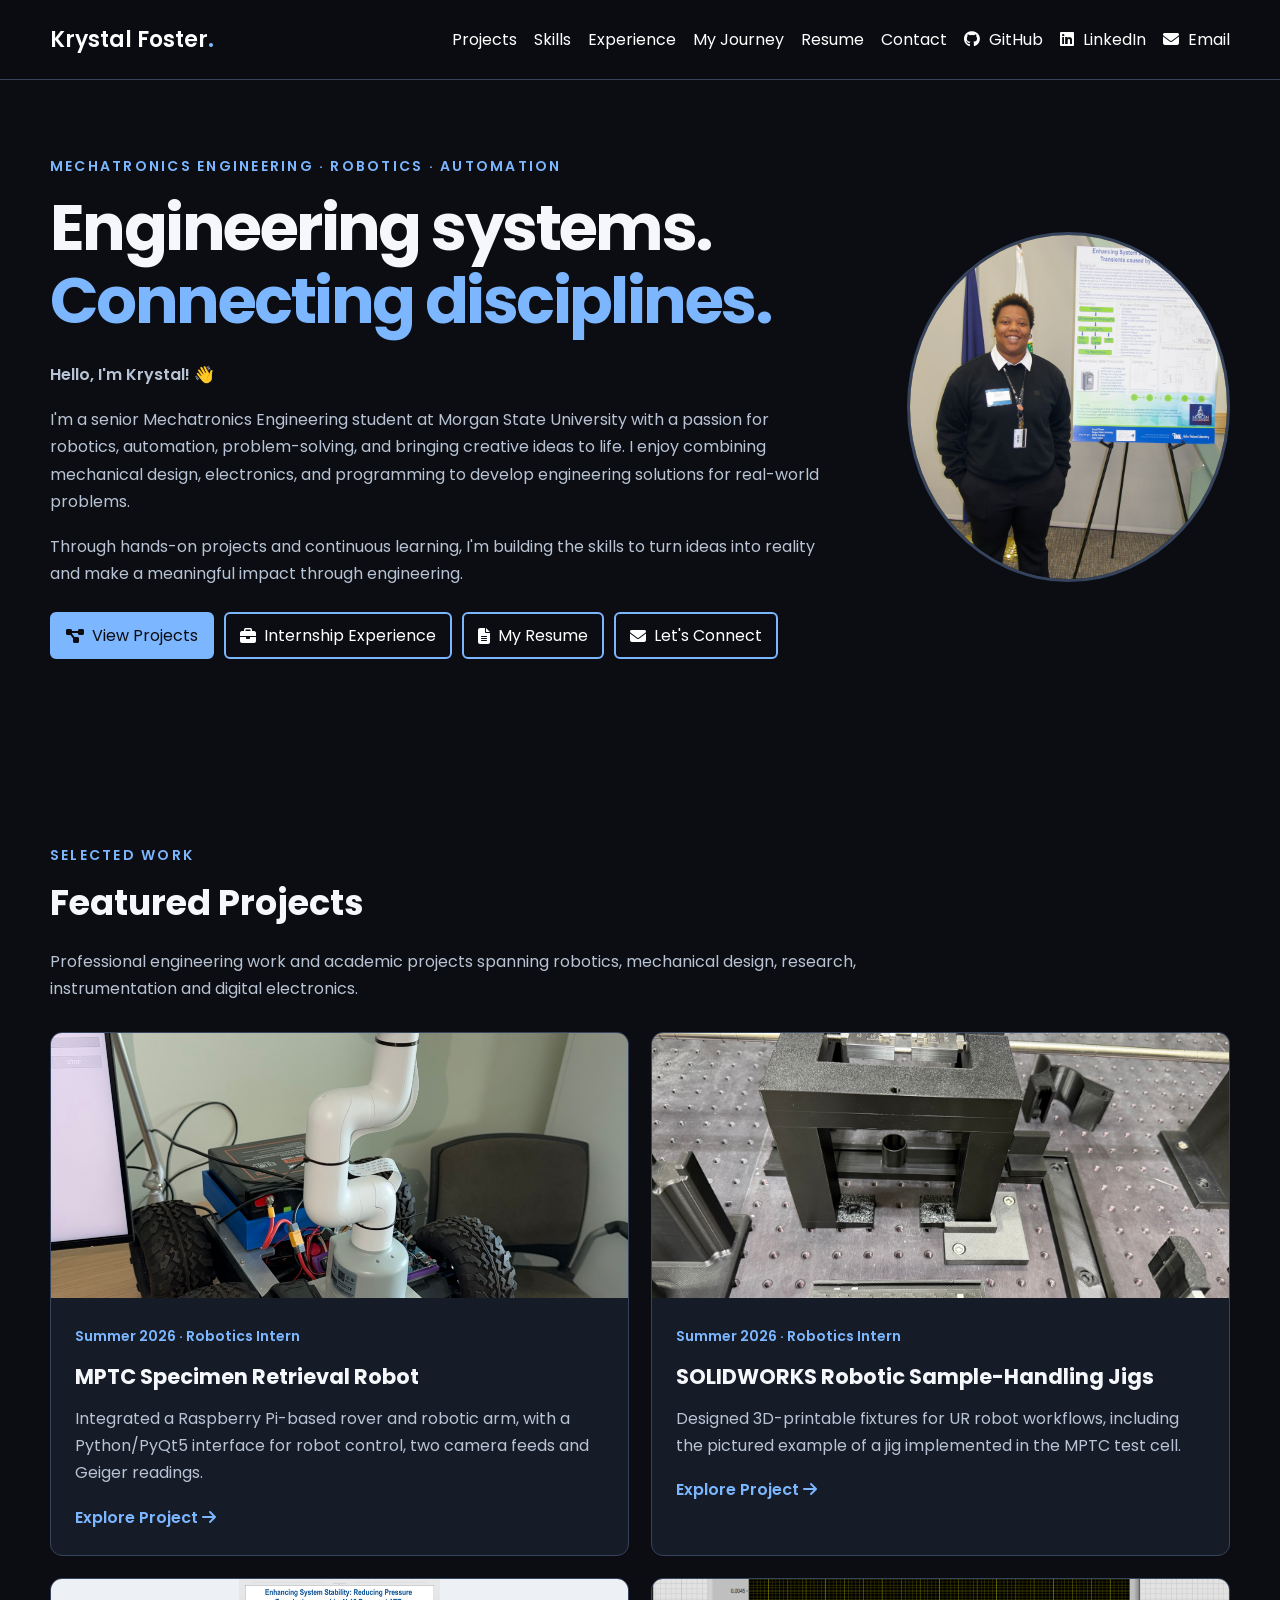
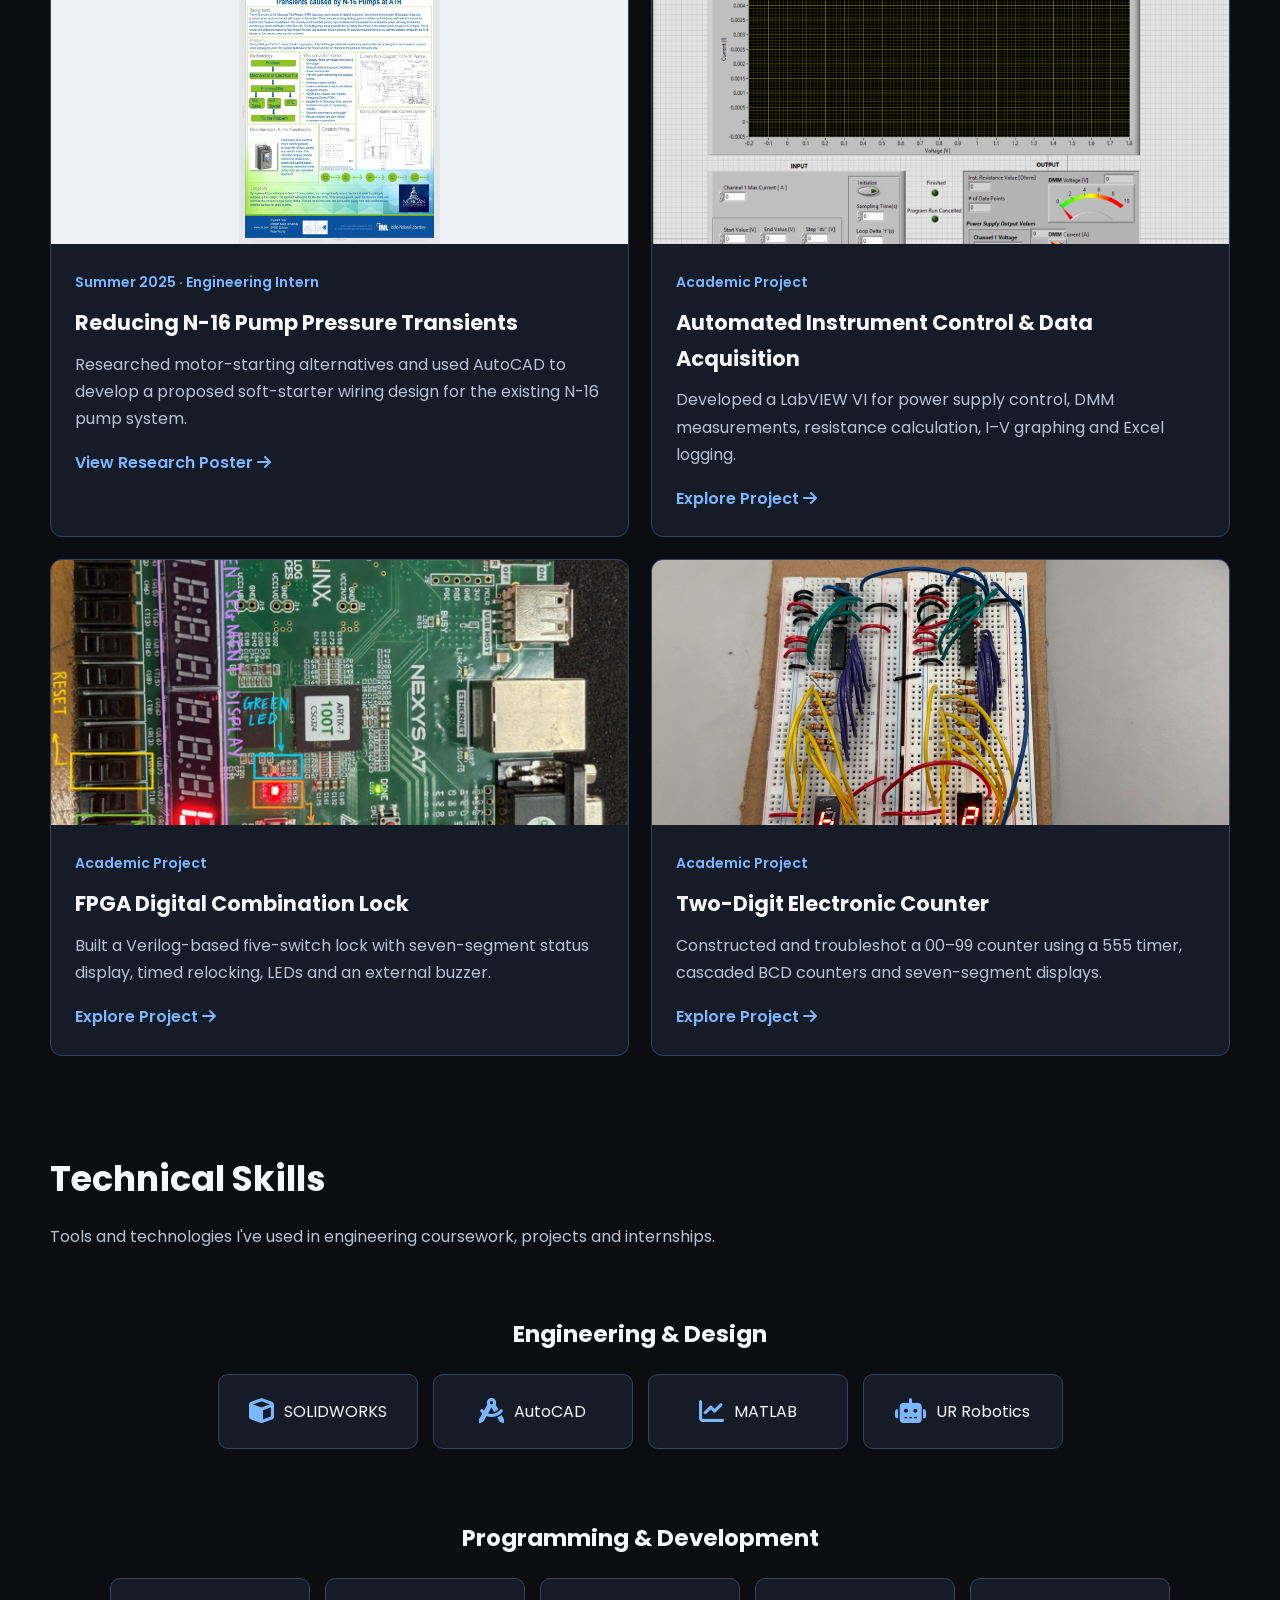
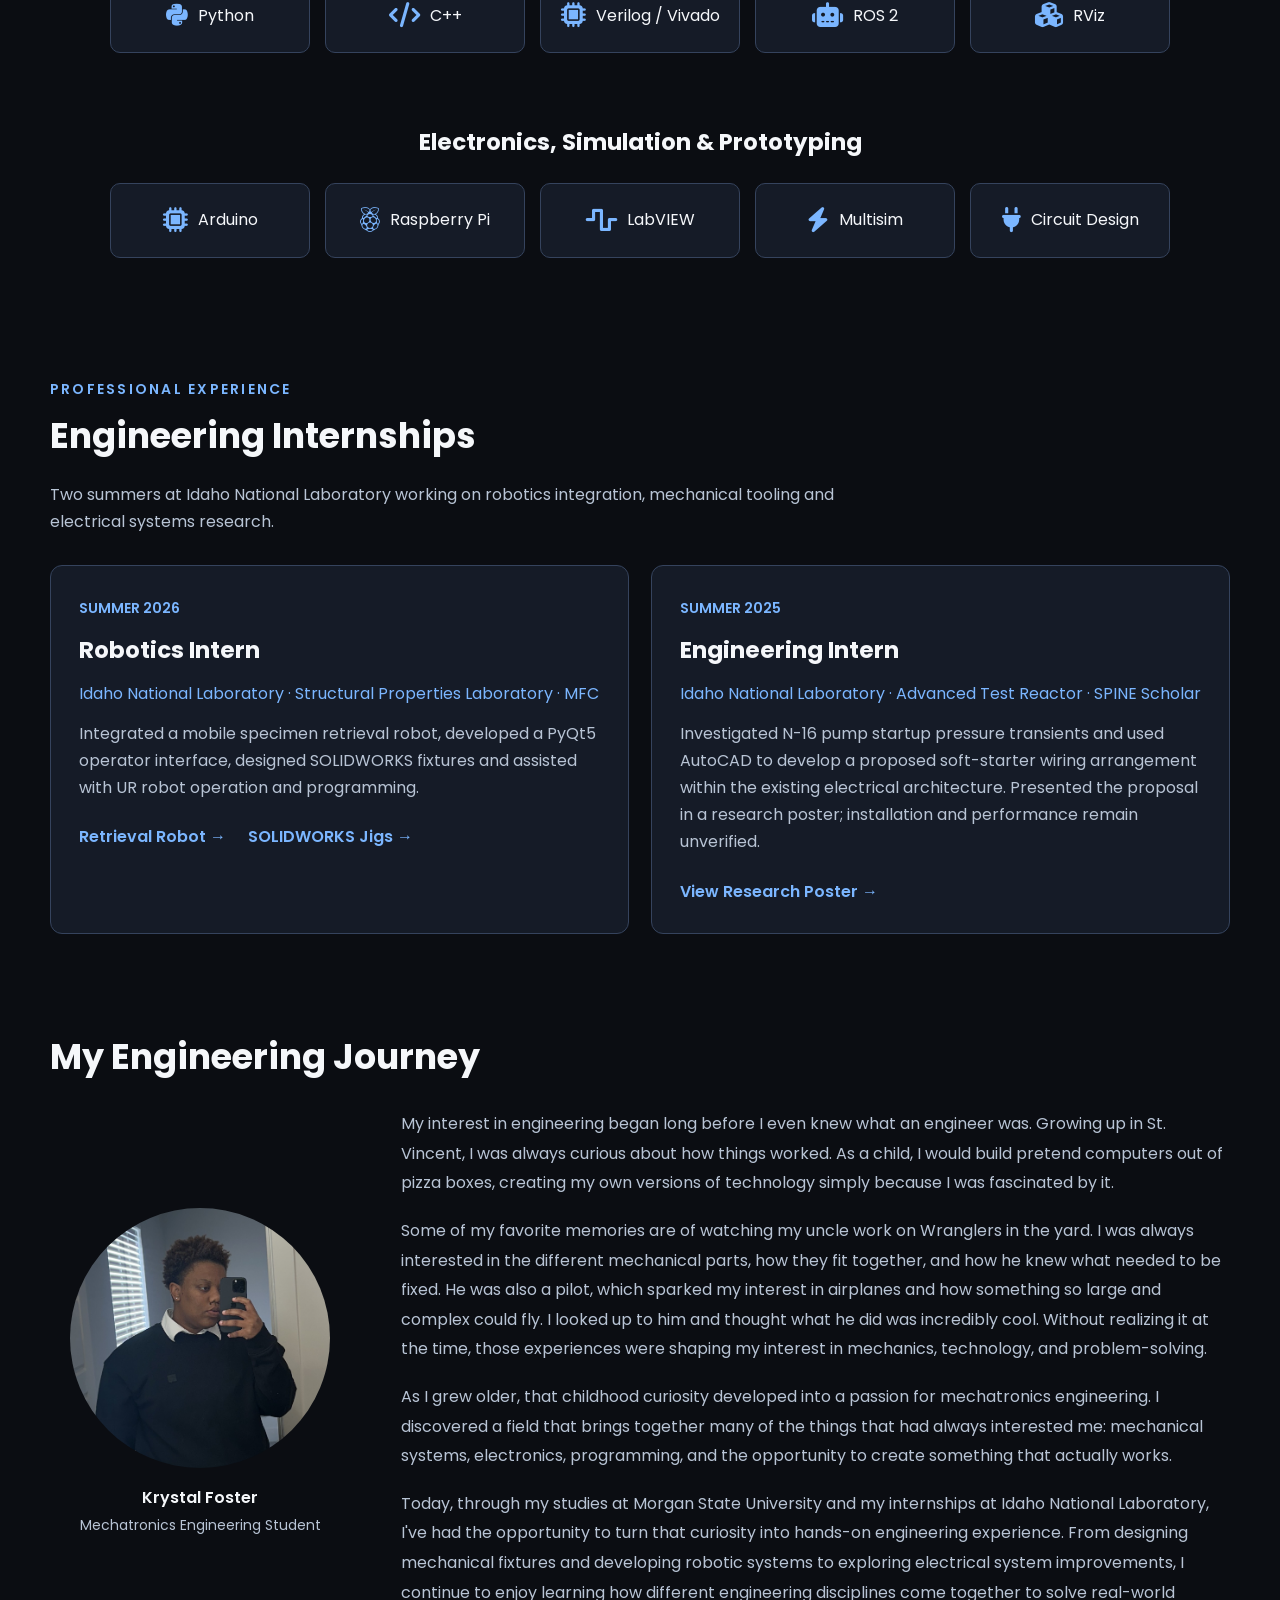
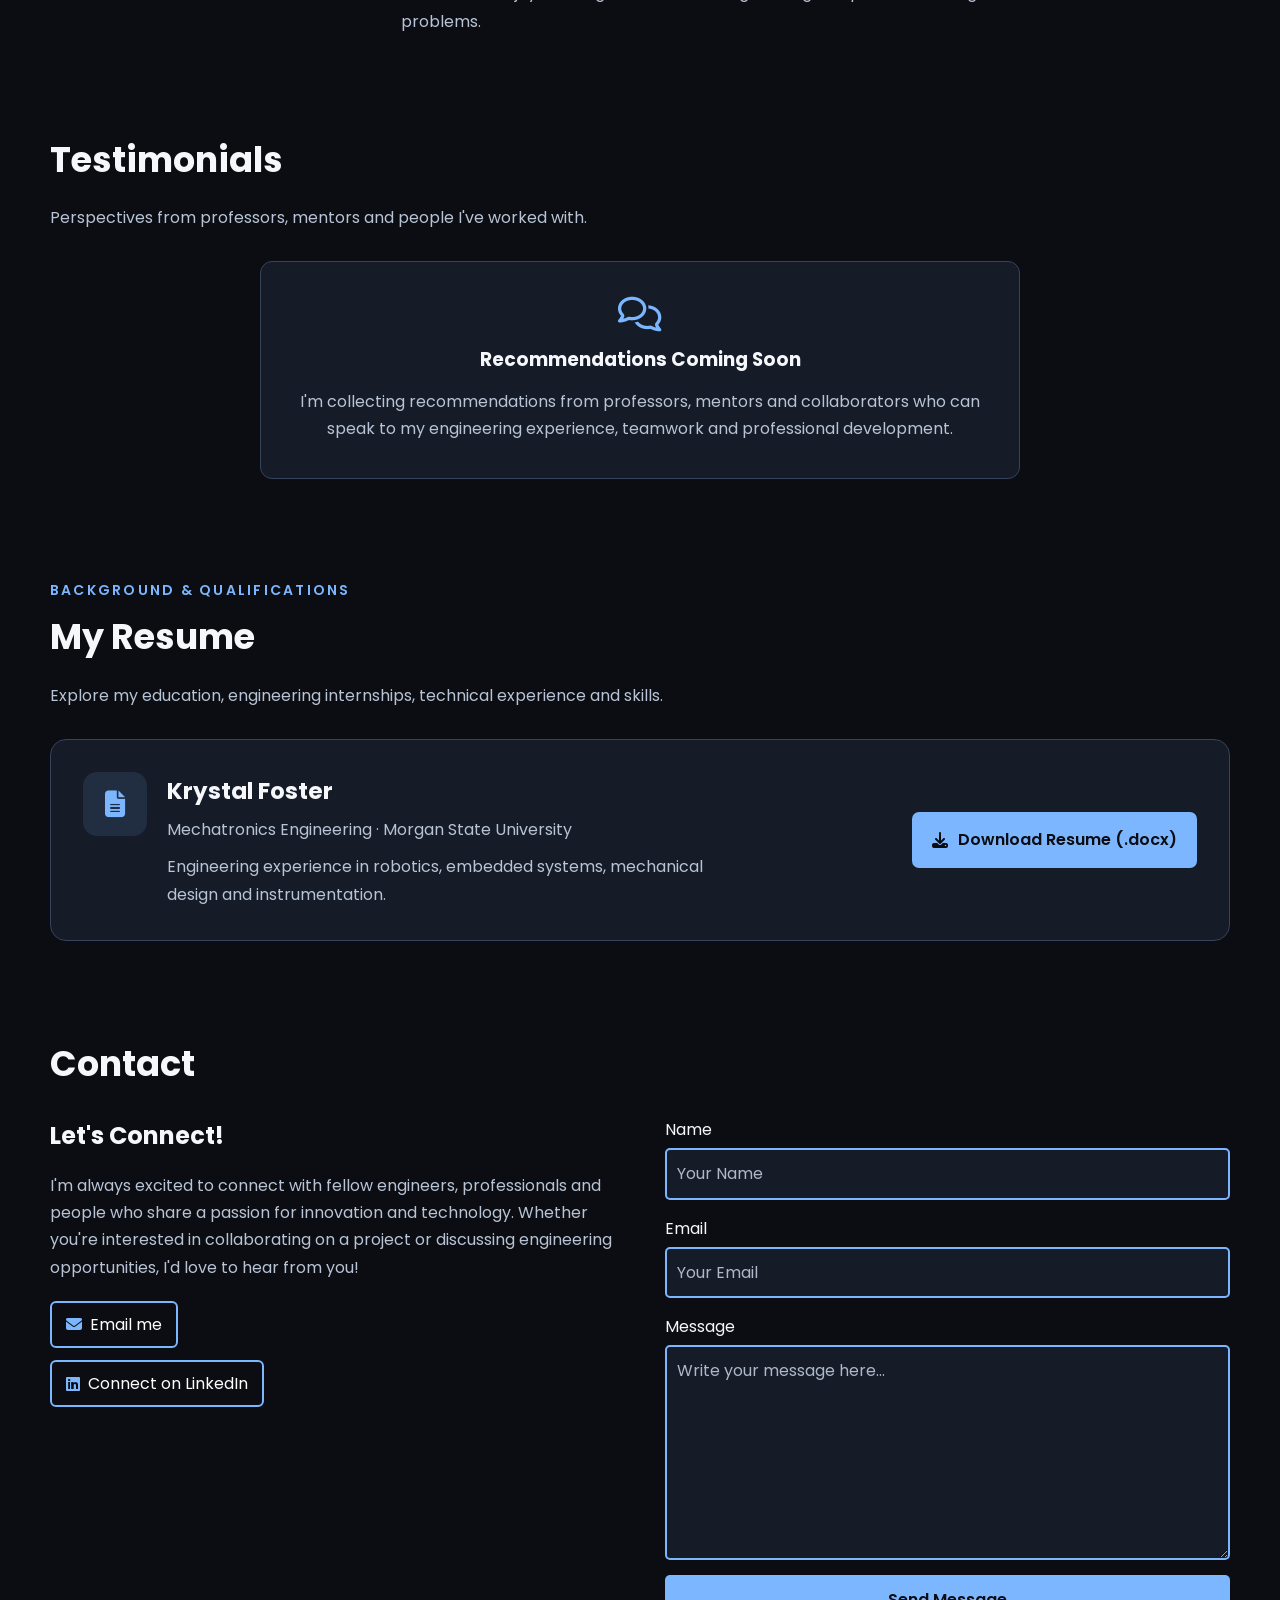
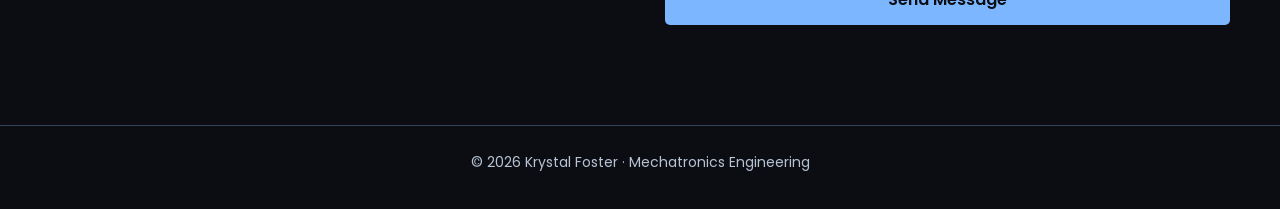
==== commit 3aa2b2eb: "Update print statement from 'Hello' to 'Goodbye'" ====
--- a/index.html
+++ b/index.html
@@ -1,83 +1,790 @@
+
 <!DOCTYPE html>
-
 <html lang="en">
+
 <head>
-<meta charset="utf-8"/>
-<meta content="width=device-width, initial-scale=1.0" name="viewport"/>
-<meta content="Krystal Foster's mechatronics engineering portfolio: robotics, engineering internships, projects, skills and contact." name="description"/>
-<link href="https://fonts.googleapis.com" rel="preconnect"/>
-<link crossorigin="" href="https://fonts.gstatic.com" rel="preconnect"/>
-<link href="https://fonts.googleapis.com/css2?family=Poppins:wght@400;500;600;700&amp;display=swap" rel="stylesheet"/>
-<link href="https://cdnjs.cloudflare.com/ajax/libs/font-awesome/6.4.0/css/all.min.css" rel="stylesheet"/>
-<link href="styles.css" rel="stylesheet"/>
-<title>Krystal Foster | Mechatronics Engineering Portfolio</title>
+  <meta charset="utf-8"/>
+  <meta name="viewport" content="width=device-width, initial-scale=1.0"/>
+  <meta
+    name="description"
+    content="Krystal Foster's mechatronics engineering portfolio: robotics, engineering internships, projects, skills and contact."
+  />
+
+  <link href="https://fonts.googleapis.com" rel="preconnect"/>
+  <link href="https://fonts.gstatic.com" rel="preconnect" crossorigin/>
+  <link
+    href="https://fonts.googleapis.com/css2?family=Poppins:wght@400;500;600;700&amp;display=swap"
+    rel="stylesheet"
+  />
+  <link
+    href="https://cdnjs.cloudflare.com/ajax/libs/font-awesome/6.4.0/css/all.min.css"
+    rel="stylesheet"
+  />
+  <link href="styles.css" rel="stylesheet"/>
+
+  <title>Krystal Foster | Mechatronics Engineering Portfolio</title>
 </head>
+
 <body>
-<nav aria-label="Main navigation">
-<div class="left"><a href="#home">Krystal Foster<span class="brand-dot">.</span></a></div>
-<div class="right">
-<a href="#projects">Projects</a><a href="#skills">Skills</a><a href="#experience">Experience</a><a href="#journey">My Journey</a><a href="#resume">Resume</a><a href="#contact">Contact</a>
-<a aria-label="GitHub" href="https://github.com/krfos1" rel="noopener noreferrer" target="_blank"><i aria-hidden="true" class="fa-brands fa-github"></i><span class="social-label">GitHub</span></a>
-<a aria-label="LinkedIn" href="https://www.linkedin.com/in/krystal-foster-b450bb228" rel="noopener noreferrer" target="_blank"><i aria-hidden="true" class="fa-brands fa-linkedin"></i><span class="social-label">LinkedIn</span></a>
-<a aria-label="Email" href="mailto:krfos1@icloud.com"><i aria-hidden="true" class="fa-solid fa-envelope"></i><span class="social-label">Email</span></a>
-</div>
-</nav>
-<main>
-<section class="hero-section section-container" id="home">
-<div class="hero-copy">
-<p class="eyebrow">MECHATRONICS ENGINEERING · ROBOTICS · AUTOMATION</p>
-<h1>Engineering systems.<br/><span>Connecting disciplines.</span></h1>
-<p class="hero-hello">Hello, I'm Krystal! 👋</p>
-<p>I'm a senior Mechatronics Engineering student at Morgan State University with a passion for robotics, automation, problem-solving, and bringing creative ideas to life. I enjoy combining mechanical design, electronics, and programming to develop engineering solutions for real-world problems.</p>
-<p>Through hands-on projects and continuous learning, I'm building the skills to turn ideas into reality and make a meaningful impact through engineering.</p>
-<div aria-label="Jump to portfolio sections" class="links"><a class="primary" href="#projects"><i class="fa-solid fa-diagram-project"></i> View Projects</a><a href="#experience"><i class="fa-solid fa-briefcase"></i> Internship Experience</a><a href="#resume"><i class="fa-solid fa-file-lines"></i> My Resume</a><a href="#contact"><i class="fa-solid fa-envelope"></i> Let's Connect</a></div>
-</div>
-<div class="hero-visual">
-<!-- HOMEPAGE HEADSHOT: This is your Facetune image. Replace this file to change the portrait. -->
-<img alt="Krystal Foster headshot" src="images/Facetune_12-08-2025-11-31-50.jpeg"/>
-</div>
-</section>
-<section class="projects-section section-container" id="projects">
-<div class="section-heading"><p class="eyebrow">SELECTED WORK</p><h2>Featured Projects</h2><p>Professional engineering work and academic projects spanning robotics, mechanical design, research, instrumentation and digital electronics.</p></div>
-<div class="project-grid">
-<article class="project-card"><a href="projects/retrieval-robot.html"><img alt="Mobile robotic retrieval system with mounted robot arm" loading="lazy" src="images/internship/retrieval-robot.jpeg"/></a><div class="project-body"><span class="project-tag">Summer 2026 · Robotics Intern</span><h3>MPTC Specimen Retrieval Robot</h3><p>Integrated a Raspberry Pi-based rover and robotic arm, with a Python/PyQt5 interface for robot control, two camera feeds and Geiger readings.</p><a class="project-link" href="projects/retrieval-robot.html">Explore Project <i class="fa-solid fa-arrow-right"></i></a></div></article>
-<article class="project-card"><a href="projects/robotic-jigs.html"><img alt="3D-printed sample handling jig used in the test cell" loading="lazy" src="images/internship/jig-in-use.jpeg"/></a><div class="project-body"><span class="project-tag">Summer 2026 · Robotics Intern</span><h3>SOLIDWORKS Robotic Sample-Handling Jigs</h3><p>Designed 3D-printable fixtures for UR robot workflows, including the pictured example of a jig implemented in the MPTC test cell.</p><a class="project-link" href="projects/robotic-jigs.html">Explore Project <i class="fa-solid fa-arrow-right"></i></a></div></article>
-<article class="project-card"><a href="projects/n16-pump-research.html"><img alt="2025 research poster on N-16 pump pressure transients" class="poster-image" loading="lazy" src="images/research/2025-poster.jpg"/></a><div class="project-body"><span class="project-tag">Summer 2025 · Engineering Intern</span><h3>Reducing N-16 Pump Pressure Transients</h3><p>Researched motor-starting alternatives and used AutoCAD to develop a proposed soft-starter wiring design for the existing N-16 pump system.</p><a class="project-link" href="projects/n16-pump-research.html">View Research Poster <i class="fa-solid fa-arrow-right"></i></a></div></article>
-<article class="project-card"><a href="projects/labview-interface.html"><img alt="LabVIEW data acquisition interface" loading="lazy" src="images/labview/front-panel.png"/></a><div class="project-body"><span class="project-tag">Academic Project</span><h3>Automated Instrument Control &amp; Data Acquisition</h3><p>Developed a LabVIEW VI for power supply control, DMM measurements, resistance calculation, I–V graphing and Excel logging.</p><a class="project-link" href="projects/labview-interface.html">Explore Project <i class="fa-solid fa-arrow-right"></i></a></div></article>
-<article class="project-card"><a href="projects/fpga-lock.html"><img alt="Annotated photograph of my Nexys A7 FPGA combination lock hardware" loading="lazy" src="images/fpga/photo-2.jpeg"/></a><div class="project-body"><span class="project-tag">Academic Project</span><h3>FPGA Digital Combination Lock</h3><p>Built a Verilog-based five-switch lock with seven-segment status display, timed relocking, LEDs and an external buzzer.</p><a class="project-link" href="projects/fpga-lock.html">Explore Project <i class="fa-solid fa-arrow-right"></i></a></div></article>
-<article class="project-card"><a href="projects/two-digit-counter.html"><img alt="Two-digit electronic counter on breadboards" loading="lazy" src="images/counter/counter-build.jpeg"/></a><div class="project-body"><span class="project-tag">Academic Project</span><h3>Two-Digit Electronic Counter</h3><p>Constructed and troubleshot a 00–99 counter using a 555 timer, cascaded BCD counters and seven-segment displays.</p><a class="project-link" href="projects/two-digit-counter.html">Explore Project <i class="fa-solid fa-arrow-right"></i></a></div></article>
-</div>
-<!-- PROJECT MEDIA: Images for the six cards are in images/internship/, images/research/, images/labview/, images/fpga/ and images/counter/. -->
-
-</section>
-<section class="skills-section section-container" id="skills"><div class="section-heading"><h2>Technical Skills</h2><p>Tools and technologies I've used in engineering coursework, projects and internships.</p></div>
-<div class="skill-groups"><div class="skill-group"><h3>Engineering &amp; Design</h3><div class="cells"><div class="cell"><i class="fa-solid fa-cube"></i><span>SOLIDWORKS</span></div><div class="cell"><i class="fa-solid fa-drafting-compass"></i><span>AutoCAD</span></div><div class="cell"><i class="fa-solid fa-chart-line"></i><span>MATLAB</span></div><div class="cell"><i class="fa-solid fa-robot"></i><span>UR Robotics</span></div></div></div>
-<div class="skill-group"><h3>Programming &amp; Development</h3><div class="cells"><div class="cell"><i class="fa-brands fa-python"></i><span>Python</span></div><div class="cell"><i class="fa-solid fa-code"></i><span>C++</span></div><div class="cell"><i class="fa-solid fa-microchip"></i><span>Verilog / Vivado</span></div></div></div>
-<div class="skill-group"><h3>Electronics, Simulation &amp; Prototyping</h3><div class="cells"><div class="cell"><i class="fa-solid fa-microchip"></i><span>Arduino</span></div><div class="cell"><i class="fa-brands fa-raspberry-pi"></i><span>Raspberry Pi</span></div><div class="cell"><i class="fa-solid fa-wave-square"></i><span>LabVIEW</span></div><div class="cell"><i class="fa-solid fa-bolt"></i><span>Multisim</span></div><div class="cell"><i class="fa-solid fa-plug"></i><span>Circuit Design</span></div></div></div></div>
-<!-- SKILL LOGOS: Replace icon elements with <img src="images/your-logo.png" alt="..."> if you prefer the original branded logos. -->
-</section>
-<section class="experience-section section-container" id="experience"><div class="section-heading"><p class="eyebrow">PROFESSIONAL EXPERIENCE</p><h2>Engineering Internships</h2><p>Two summers at Idaho National Laboratory working on robotics integration, mechanical tooling and electrical systems research.</p></div><div class="experience-grid"><article class="experience-card"><span class="project-tag">SUMMER 2026</span><h3>Robotics Intern</h3><p class="experience-place">Idaho National Laboratory · Structural Properties Laboratory · MFC</p><p>Integrated a mobile specimen retrieval robot, developed a PyQt5 operator interface, designed SOLIDWORKS fixtures and assisted with UR robot operation and programming.</p><a href="projects/retrieval-robot.html">Retrieval Robot →</a><a href="projects/robotic-jigs.html">SOLIDWORKS Jigs →</a></article><article class="experience-card"><span class="project-tag">SUMMER 2025</span><h3>Engineering Intern</h3><p class="experience-place">Idaho National Laboratory · Advanced Test Reactor · SPINE Scholar</p><p>Investigated N-16 pump startup pressure transients and used AutoCAD to develop a proposed soft-starter wiring arrangement within the existing electrical architecture. Presented the proposal in a research poster; installation and performance remain unverified.</p><a href="projects/n16-pump-research.html">View Research Poster →</a></article></div></section>
-<section class="journey-section section-container" id="journey"><div class="section-heading"><h2>My Engineering Journey</h2></div><div class="journey-group"><div class="person-details"><!-- JOURNEY PHOTO: Your second portrait. Change this image path if preferred. --><img alt="Krystal Foster portrait beside her engineering journey" src="images/IMG_4807.jpeg"/><p>Krystal Foster</p><span>Mechatronics Engineering Student</span></div><div class="journey-text">
-<p>My interest in engineering began long before I even knew what an engineer was. Growing up in St. Vincent, I was always curious about how things worked. As a child, I would build pretend computers out of pizza boxes, creating my own versions of technology simply because I was fascinated by it.</p>
-<p>Some of my favorite memories are of watching my uncle work on Wranglers in the yard. I was always interested in the different mechanical parts, how they fit together, and how he knew what needed to be fixed. He was also a pilot, which sparked my interest in airplanes and how something so large and complex could fly. I looked up to him and thought what he did was incredibly cool. Without realizing it at the time, those experiences were shaping my interest in mechanics, technology, and problem-solving.</p>
-<p>As I grew older, that childhood curiosity developed into a passion for mechatronics engineering. I discovered a field that brings together many of the things that had always interested me: mechanical systems, electronics, programming, and the opportunity to create something that actually works.</p>
-<p>Today, through my studies at Morgan State University and my internships at Idaho National Laboratory, I've had the opportunity to turn that curiosity into hands-on engineering experience. From designing mechanical fixtures and developing robotic systems to exploring electrical system improvements, I continue to enjoy learning how different engineering disciplines come together to solve real-world problems.</p>
-</div></div></section>
-<section class="testimonials-section section-container" id="testimonials"><div class="section-heading"><h2>Testimonials</h2><p>Perspectives from professors, mentors and people I've worked with.</p></div><div class="testimonial-placeholder"><i class="fa-regular fa-comments"></i><h3>Recommendations Coming Soon</h3><p>I'm collecting recommendations from professors, mentors and collaborators who can speak to my engineering experience, teamwork and professional development.</p></div><!-- TESTIMONIALS: Replace the placeholder only with real recommendations and the recommender's permission. --></section>
-<!-- RESUME SECTION: Replace the DOCX file in resume/ whenever you update your resume. -->
-<section class="resume-section section-container" id="resume">
-<div class="section-heading"><p class="eyebrow">BACKGROUND &amp; QUALIFICATIONS</p><h2>My Resume</h2><p>Explore my education, engineering internships, technical experience and skills.</p></div>
-<div class="resume-panel">
-<div class="resume-panel-copy"><div class="resume-icon"><i aria-hidden="true" class="fa-solid fa-file-lines"></i></div><div><h3>Krystal Foster</h3><p>Mechatronics Engineering · Morgan State University</p><p class="resume-detail">Engineering experience in robotics, embedded systems, mechanical design and instrumentation.</p></div></div>
-<div class="resume-actions">
-<a class="resume-button primary" download="" href="resume/Krystal_Foster_Resume.docx"><i aria-hidden="true" class="fa-solid fa-download"></i> Download Resume (.docx)</a>
-<!-- PDF RESUME: Export your updated resume as PDF, save it to resume/Krystal_Foster_Resume.pdf, then uncomment the button below. PDF is recommended for an in-browser preview. -->
-<!-- <a class="resume-button" href="resume/Krystal_Foster_Resume.pdf" target="_blank" rel="noopener noreferrer"><i class="fa-solid fa-arrow-up-right-from-square" aria-hidden="true"></i> View Resume (PDF)</a> -->
-</div>
-</div>
-<!-- OPTIONAL PDF PREVIEW: Once your PDF is uploaded, uncomment the iframe below to embed it on this page. -->
-<!-- <iframe class="resume-preview" src="resume/Krystal_Foster_Resume.pdf#view=FitH" title="Krystal Foster resume PDF preview" loading="lazy"></iframe> -->
-</section>
-<section class="contact-section section-container" id="contact"><div class="section-heading"><h2>Contact</h2></div><div class="group"><div class="text"><h3>Let's Connect!</h3><p>I'm always excited to connect with fellow engineers, professionals and people who share a passion for innovation and technology. Whether you're interested in collaborating on a project or discussing engineering opportunities, I'd love to hear from you!</p><div class="contact-links"><a href="mailto:krfos1@icloud.com"><i class="fa-solid fa-envelope"></i> Email me</a><a href="https://www.linkedin.com/in/krystal-foster-b450bb228" rel="noopener noreferrer" target="_blank"><i class="fa-brands fa-linkedin"></i> Connect on LinkedIn</a></div></div><form action="https://formspree.io/f/myezppjn" method="POST"><label for="name">Name</label><input autocomplete="name" id="name" name="name" placeholder="Your Name" required="" type="text"/><label for="email">Email</label><input autocomplete="email" id="email" name="email" placeholder="Your Email" required="" type="email"/><label for="message">Message</label><textarea id="message" name="message" placeholder="Write your message here..." required="" rows="7"></textarea><input name="subject" type="hidden" value="New Message from Krystal Foster Portfolio"/><button type="submit">Send Message</button><!-- CONTACT FORM: Confirm that the Formspree endpoint above is still active for your account before publishing. --></form></div></section>
-</main><footer class="site-footer"><p>© 2026 Krystal Foster · Mechatronics Engineering</p></footer>
-</body></html>
+
+  <!-- NAVIGATION -->
+  <nav aria-label="Main navigation">
+    <div class="left">
+      <a href="#home">
+        Krystal Foster<span class="brand-dot">.</span>
+      </a>
+    </div>
+
+    <div class="right">
+      <a href="#projects">Projects</a>
+      <a href="#skills">Skills</a>
+      <a href="#experience">Experience</a>
+      <a href="#journey">My Journey</a>
+      <a href="#resume">Resume</a>
+      <a href="#contact">Contact</a>
+
+      <a
+        aria-label="GitHub"
+        href="https://github.com/krfos1"
+        rel="noopener noreferrer"
+        target="_blank"
+      >
+        <i aria-hidden="true" class="fa-brands fa-github"></i>
+        <span class="social-label">GitHub</span>
+      </a>
+
+      <a
+        aria-label="LinkedIn"
+        href="https://www.linkedin.com/in/krystal-foster-b450bb228"
+        rel="noopener noreferrer"
+        target="_blank"
+      >
+        <i aria-hidden="true" class="fa-brands fa-linkedin"></i>
+        <span class="social-label">LinkedIn</span>
+      </a>
+
+      <a aria-label="Email" href="mailto:krfos1@icloud.com">
+        <i aria-hidden="true" class="fa-solid fa-envelope"></i>
+        <span class="social-label">Email</span>
+      </a>
+    </div>
+  </nav>
+
+  <main>
+
+    <!-- HOME -->
+    <section class="hero-section section-container" id="home">
+
+      <div class="hero-copy">
+        <p class="eyebrow">
+          MECHATRONICS ENGINEERING · ROBOTICS · AUTOMATION
+        </p>
+
+        <h1>
+          Engineering systems.<br/>
+          <span>Connecting disciplines.</span>
+        </h1>
+
+        <p class="hero-hello">Hello, I'm Krystal! 👋</p>
+
+        <p>
+          I'm a senior Mechatronics Engineering student at Morgan State
+          University with a passion for robotics, automation,
+          problem-solving, and bringing creative ideas to life.
+          I enjoy combining mechanical design, electronics, and
+          programming to develop engineering solutions for
+          real-world problems.
+        </p>
+
+        <p>
+          Through hands-on projects and continuous learning, I'm
+          building the skills to turn ideas into reality and make
+          a meaningful impact through engineering.
+        </p>
+
+        <div class="links" aria-label="Jump to portfolio sections">
+          <a class="primary" href="#projects">
+            <i class="fa-solid fa-diagram-project"></i>
+            View Projects
+          </a>
+
+          <a href="#experience">
+            <i class="fa-solid fa-briefcase"></i>
+            Internship Experience
+          </a>
+
+          <a href="#resume">
+            <i class="fa-solid fa-file-lines"></i>
+            My Resume
+          </a>
+
+          <a href="#contact">
+            <i class="fa-solid fa-envelope"></i>
+            Let's Connect
+          </a>
+        </div>
+      </div>
+
+      <div class="hero-visual">
+        <img
+          alt="Krystal Foster headshot"
+          src="images/Facetune_12-08-2025-11-31-50.jpeg"
+        />
+      </div>
+
+    </section>
+
+
+    <!-- FEATURED PROJECTS -->
+    <section class="projects-section section-container" id="projects">
+
+      <div class="section-heading">
+        <p class="eyebrow">SELECTED WORK</p>
+        <h2>Featured Projects</h2>
+        <p>
+          Professional engineering work and academic projects
+          spanning robotics, mechanical design, research,
+          instrumentation and digital electronics.
+        </p>
+      </div>
+
+      <div class="project-grid">
+
+        <!-- PROJECT 1 -->
+        <article class="project-card">
+          <a href="projects/retrieval-robot.html">
+            <img
+              alt="Mobile robotic retrieval system with mounted robot arm"
+              loading="lazy"
+              src="images/internship/retrieval-robot.jpeg"
+            />
+          </a>
+
+          <div class="project-body">
+            <span class="project-tag">
+              Summer 2026 · Robotics Intern
+            </span>
+
+            <h3>MPTC Specimen Retrieval Robot</h3>
+
+            <p>
+              Integrated a Raspberry Pi-based rover and robotic arm,
+              with a Python/PyQt5 interface for robot control,
+              two camera feeds and Geiger readings.
+            </p>
+
+            <a class="project-link" href="projects/retrieval-robot.html">
+              Explore Project
+              <i class="fa-solid fa-arrow-right"></i>
+            </a>
+          </div>
+        </article>
+
+
+        <!-- PROJECT 2 -->
+        <article class="project-card">
+          <a href="projects/robotic-jigs.html">
+            <img
+              alt="3D-printed sample handling jig used in the test cell"
+              loading="lazy"
+              src="images/internship/jig-in-use.jpeg"
+            />
+          </a>
+
+          <div class="project-body">
+            <span class="project-tag">
+              Summer 2026 · Robotics Intern
+            </span>
+
+            <h3>SOLIDWORKS Robotic Sample-Handling Jigs</h3>
+
+            <p>
+              Designed 3D-printable fixtures for UR robot workflows,
+              including the pictured example of a jig implemented
+              in the MPTC test cell.
+            </p>
+
+            <a class="project-link" href="projects/robotic-jigs.html">
+              Explore Project
+              <i class="fa-solid fa-arrow-right"></i>
+            </a>
+          </div>
+        </article>
+
+
+        <!-- PROJECT 3 -->
+        <article class="project-card">
+          <a href="projects/n16-pump-research.html">
+            <img
+              alt="2025 research poster on N-16 pump pressure transients"
+              class="poster-image"
+              loading="lazy"
+              src="images/research/2025-poster.jpg"
+            />
+          </a>
+
+          <div class="project-body">
+            <span class="project-tag">
+              Summer 2025 · Engineering Intern
+            </span>
+
+            <h3>Reducing N-16 Pump Pressure Transients</h3>
+
+            <p>
+              Researched motor-starting alternatives and used AutoCAD
+              to develop a proposed soft-starter wiring design
+              for the existing N-16 pump system.
+            </p>
+
+            <a class="project-link" href="projects/n16-pump-research.html">
+              View Research Poster
+              <i class="fa-solid fa-arrow-right"></i>
+            </a>
+          </div>
+        </article>
+
+
+        <!-- PROJECT 4 -->
+        <article class="project-card">
+          <a href="projects/labview-interface.html">
+            <img
+              alt="LabVIEW data acquisition interface"
+              loading="lazy"
+              src="images/labview/front-panel.png"
+            />
+          </a>
+
+          <div class="project-body">
+            <span class="project-tag">Academic Project</span>
+
+            <h3>Automated Instrument Control &amp; Data Acquisition</h3>
+
+            <p>
+              Developed a LabVIEW VI for power supply control,
+              DMM measurements, resistance calculation,
+              I–V graphing and Excel logging.
+            </p>
+
+            <a class="project-link" href="projects/labview-interface.html">
+              Explore Project
+              <i class="fa-solid fa-arrow-right"></i>
+            </a>
+          </div>
+        </article>
+
+
+        <!-- PROJECT 5 -->
+        <article class="project-card">
+          <a href="projects/fpga-lock.html">
+            <img
+              alt="Annotated photograph of my Nexys A7 FPGA combination lock hardware"
+              loading="lazy"
+              src="images/fpga/photo-2.jpeg"
+            />
+          </a>
+
+          <div class="project-body">
+            <span class="project-tag">Academic Project</span>
+
+            <h3>FPGA Digital Combination Lock</h3>
+
+            <p>
+              Built a Verilog-based five-switch lock with
+              seven-segment status display, timed relocking,
+              LEDs and an external buzzer.
+            </p>
+
+            <a class="project-link" href="projects/fpga-lock.html">
+              Explore Project
+              <i class="fa-solid fa-arrow-right"></i>
+            </a>
+          </div>
+        </article>
+
+
+        <!-- PROJECT 6 -->
+        <article class="project-card">
+          <a href="projects/two-digit-counter.html">
+            <img
+              alt="Two-digit electronic counter on breadboards"
+              loading="lazy"
+              src="images/counter/counter-build.jpeg"
+            />
+          </a>
+
+          <div class="project-body">
+            <span class="project-tag">Academic Project</span>
+
+            <h3>Two-Digit Electronic Counter</h3>
+
+            <p>
+              Constructed and troubleshot a 00–99 counter
+              using a 555 timer, cascaded BCD counters
+              and seven-segment displays.
+            </p>
+
+            <a class="project-link" href="projects/two-digit-counter.html">
+              Explore Project
+              <i class="fa-solid fa-arrow-right"></i>
+            </a>
+          </div>
+        </article>
+
+      </div>
+
+    </section>
+
+
+    <!-- TECHNICAL SKILLS -->
+    <section class="skills-section section-container" id="skills">
+
+      <div class="section-heading">
+        <h2>Technical Skills</h2>
+        <p>
+          Tools and technologies I've used in engineering
+          coursework, projects and internships.
+        </p>
+      </div>
+
+      <div class="skill-groups">
+
+        <!-- ENGINEERING AND DESIGN -->
+        <div class="skill-group">
+          <h3>Engineering &amp; Design</h3>
+
+          <div class="cells">
+
+            <div class="cell">
+              <i class="fa-solid fa-cube"></i>
+              <span>SOLIDWORKS</span>
+            </div>
+
+            <div class="cell">
+              <i class="fa-solid fa-drafting-compass"></i>
+              <span>AutoCAD</span>
+            </div>
+
+            <div class="cell">
+              <i class="fa-solid fa-chart-line"></i>
+              <span>MATLAB</span>
+            </div>
+
+            <div class="cell">
+              <i class="fa-solid fa-robot"></i>
+              <span>UR Robotics</span>
+            </div>
+
+          </div>
+        </div>
+
+
+        <!-- PROGRAMMING AND DEVELOPMENT -->
+        <div class="skill-group">
+          <h3>Programming &amp; Development</h3>
+
+          <div class="cells">
+
+            <div class="cell">
+              <i class="fa-brands fa-python"></i>
+              <span>Python</span>
+            </div>
+
+            <div class="cell">
+              <i class="fa-solid fa-code"></i>
+              <span>C++</span>
+            </div>
+
+            <div class="cell">
+              <i class="fa-solid fa-microchip"></i>
+              <span>Verilog / Vivado</span>
+            </div>
+
+            <!-- NEW: ROS 2 -->
+            <div class="cell">
+              <i class="fa-solid fa-robot"></i>
+              <span>ROS 2</span>
+            </div>
+
+            <!-- NEW: RViz -->
+            <div class="cell">
+              <i class="fa-solid fa-cubes"></i>
+              <span>RViz</span>
+            </div>
+
+          </div>
+        </div>
+
+
+        <!-- ELECTRONICS AND PROTOTYPING -->
+        <div class="skill-group">
+          <h3>Electronics, Simulation &amp; Prototyping</h3>
+
+          <div class="cells">
+
+            <div class="cell">
+              <i class="fa-solid fa-microchip"></i>
+              <span>Arduino</span>
+            </div>
+
+            <div class="cell">
+              <i class="fa-brands fa-raspberry-pi"></i>
+              <span>Raspberry Pi</span>
+            </div>
+
+            <div class="cell">
+              <i class="fa-solid fa-wave-square"></i>
+              <span>LabVIEW</span>
+            </div>
+
+            <div class="cell">
+              <i class="fa-solid fa-bolt"></i>
+              <span>Multisim</span>
+            </div>
+
+            <div class="cell">
+              <i class="fa-solid fa-plug"></i>
+              <span>Circuit Design</span>
+            </div>
+
+          </div>
+        </div>
+
+      </div>
+
+    </section>
+
+
+    <!-- ENGINEERING INTERNSHIPS -->
+    <section class="experience-section section-container" id="experience">
+
+      <div class="section-heading">
+        <p class="eyebrow">PROFESSIONAL EXPERIENCE</p>
+
+        <h2>Engineering Internships</h2>
+
+        <p>
+          Two summers at Idaho National Laboratory working on
+          robotics integration, mechanical tooling and
+          electrical systems research.
+        </p>
+      </div>
+
+      <div class="experience-grid">
+
+        <article class="experience-card">
+          <span class="project-tag">SUMMER 2026</span>
+
+          <h3>Robotics Intern</h3>
+
+          <p class="experience-place">
+            Idaho National Laboratory ·
+            Structural Properties Laboratory · MFC
+          </p>
+
+          <p>
+            Integrated a mobile specimen retrieval robot,
+            developed a PyQt5 operator interface, designed
+            SOLIDWORKS fixtures and assisted with UR robot
+            operation and programming.
+          </p>
+
+          <a href="projects/retrieval-robot.html">
+            Retrieval Robot →
+          </a>
+
+          <a href="projects/robotic-jigs.html">
+            SOLIDWORKS Jigs →
+          </a>
+        </article>
+
+
+        <article class="experience-card">
+          <span class="project-tag">SUMMER 2025</span>
+
+          <h3>Engineering Intern</h3>
+
+          <p class="experience-place">
+            Idaho National Laboratory ·
+            Advanced Test Reactor · SPINE Scholar
+          </p>
+
+          <p>
+            Investigated N-16 pump startup pressure transients
+            and used AutoCAD to develop a proposed soft-starter
+            wiring arrangement within the existing electrical
+            architecture. Presented the proposal in a research
+            poster; installation and performance remain unverified.
+          </p>
+
+          <a href="projects/n16-pump-research.html">
+            View Research Poster →
+          </a>
+        </article>
+
+      </div>
+
+    </section>
+
+
+    <!-- MY ENGINEERING JOURNEY -->
+    <section class="journey-section section-container" id="journey">
+
+      <div class="section-heading">
+        <h2>My Engineering Journey</h2>
+      </div>
+
+      <div class="journey-group">
+
+        <div class="person-details">
+          <img
+            alt="Krystal Foster portrait beside her engineering journey"
+            src="images/IMG_4807.jpeg"
+          />
+
+          <p>Krystal Foster</p>
+          <span>Mechatronics Engineering Student</span>
+        </div>
+
+        <div class="journey-text">
+
+          <p>
+            My interest in engineering began long before I even
+            knew what an engineer was. Growing up in St. Vincent,
+            I was always curious about how things worked. As a
+            child, I would build pretend computers out of pizza
+            boxes, creating my own versions of technology simply
+            because I was fascinated by it.
+          </p>
+
+          <p>
+            Some of my favorite memories are of watching my uncle
+            work on Wranglers in the yard. I was always interested
+            in the different mechanical parts, how they fit together,
+            and how he knew what needed to be fixed. He was also
+            a pilot, which sparked my interest in airplanes and
+            how something so large and complex could fly. I looked
+            up to him and thought what he did was incredibly cool.
+            Without realizing it at the time, those experiences
+            were shaping my interest in mechanics, technology,
+            and problem-solving.
+          </p>
+
+          <p>
+            As I grew older, that childhood curiosity developed
+            into a passion for mechatronics engineering. I
+            discovered a field that brings together many of the
+            things that had always interested me: mechanical
+            systems, electronics, programming, and the
+            opportunity to create something that actually works.
+          </p>
+
+          <p>
+            Today, through my studies at Morgan State University
+            and my internships at Idaho National Laboratory,
+            I've had the opportunity to turn that curiosity
+            into hands-on engineering experience. From designing
+            mechanical fixtures and developing robotic systems
+            to exploring electrical system improvements, I
+            continue to enjoy learning how different engineering
+            disciplines come together to solve real-world problems.
+          </p>
+
+        </div>
+
+      </div>
+
+    </section>
+
+
+    <!-- TESTIMONIALS -->
+    <section class="testimonials-section section-container" id="testimonials">
+
+      <div class="section-heading">
+        <h2>Testimonials</h2>
+        <p>
+          Perspectives from professors, mentors and
+          people I've worked with.
+        </p>
+      </div>
+
+      <div class="testimonial-placeholder">
+        <i class="fa-regular fa-comments"></i>
+
+        <h3>Recommendations Coming Soon</h3>
+
+        <p>
+          I'm collecting recommendations from professors,
+          mentors and collaborators who can speak to my
+          engineering experience, teamwork and
+          professional development.
+        </p>
+      </div>
+
+    </section>
+
+
+    <!-- RESUME -->
+    <section class="resume-section section-container" id="resume">
+
+      <div class="section-heading">
+        <p class="eyebrow">BACKGROUND &amp; QUALIFICATIONS</p>
+
+        <h2>My Resume</h2>
+
+        <p>
+          Explore my education, engineering internships,
+          technical experience and skills.
+        </p>
+      </div>
+
+      <div class="resume-panel">
+
+        <div class="resume-panel-copy">
+
+          <div class="resume-icon">
+            <i aria-hidden="true" class="fa-solid fa-file-lines"></i>
+          </div>
+
+          <div>
+            <h3>Krystal Foster</h3>
+
+            <p>
+              Mechatronics Engineering · Morgan State University
+            </p>
+
+            <p class="resume-detail">
+              Engineering experience in robotics, embedded
+              systems, mechanical design and instrumentation.
+            </p>
+          </div>
+
+        </div>
+
+        <div class="resume-actions">
+          <a
+            class="resume-button primary"
+            download
+            href="resume/Krystal_Foster_Resume.docx"
+          >
+            <i aria-hidden="true" class="fa-solid fa-download"></i>
+            Download Resume (.docx)
+          </a>
+
+          <!--
+          To add a PDF version later, upload it to your
+          resume folder and uncomment this link:
+
+          <a
+            class="resume-button"
+            href="resume/Krystal_Foster_Resume.pdf"
+            target="_blank"
+            rel="noopener noreferrer"
+          >
+            View Resume (PDF)
+          </a>
+          -->
+        </div>
+
+      </div>
+
+    </section>
+
+
+    <!-- CONTACT -->
+    <section class="contact-section section-container" id="contact">
+
+      <div class="section-heading">
+        <h2>Contact</h2>
+      </div>
+
+      <div class="group">
+
+        <div class="text">
+          <h3>Let's Connect!</h3>
+
+          <p>
+            I'm always excited to connect with fellow engineers,
+            professionals and people who share a passion for
+            innovation and technology. Whether you're interested
+            in collaborating on a project or discussing engineering
+            opportunities, I'd love to hear from you!
+          </p>
+
+          <div class="contact-links">
+
+            <a href="mailto:krfos1@icloud.com">
+              <i class="fa-solid fa-envelope"></i>
+              Email me
+            </a>
+
+            <a
+              href="https://www.linkedin.com/in/krystal-foster-b450bb228"
+              rel="noopener noreferrer"
+              target="_blank"
+            >
+              <i class="fa-brands fa-linkedin"></i>
+              Connect on LinkedIn
+            </a>
+
+          </div>
+        </div>
+
+
+        <form
+          action="https://formspree.io/f/myezppjn"
+          method="POST"
+        >
+
+          <label for="name">Name</label>
+          <input
+            autocomplete="name"
+            id="name"
+            name="name"
+            placeholder="Your Name"
+            required
+            type="text"
+          />
+
+          <label for="email">Email</label>
+          <input
+            autocomplete="email"
+            id="email"
+            name="email"
+            placeholder="Your Email"
+            required
+            type="email"
+          />
+
+          <label for="message">Message</label>
+          <textarea
+            id="message"
+            name="message"
+            placeholder="Write your message here..."
+            required
+            rows="7"
+          ></textarea>
+
+          <input
+            name="subject"
+            type="hidden"
+            value="New Message from Krystal Foster Portfolio"
+          />
+
+          <button type="submit">Send Message</button>
+
+        </form>
+
+      </div>
+
+    </section>
+
+  </main>
+
+
+  <!-- FOOTER -->
+  <footer class="site-footer">
+    <p>© 2026 Krystal Foster · Mechatronics Engineering</p>
+  </footer>
+
+</body>
+</html>
